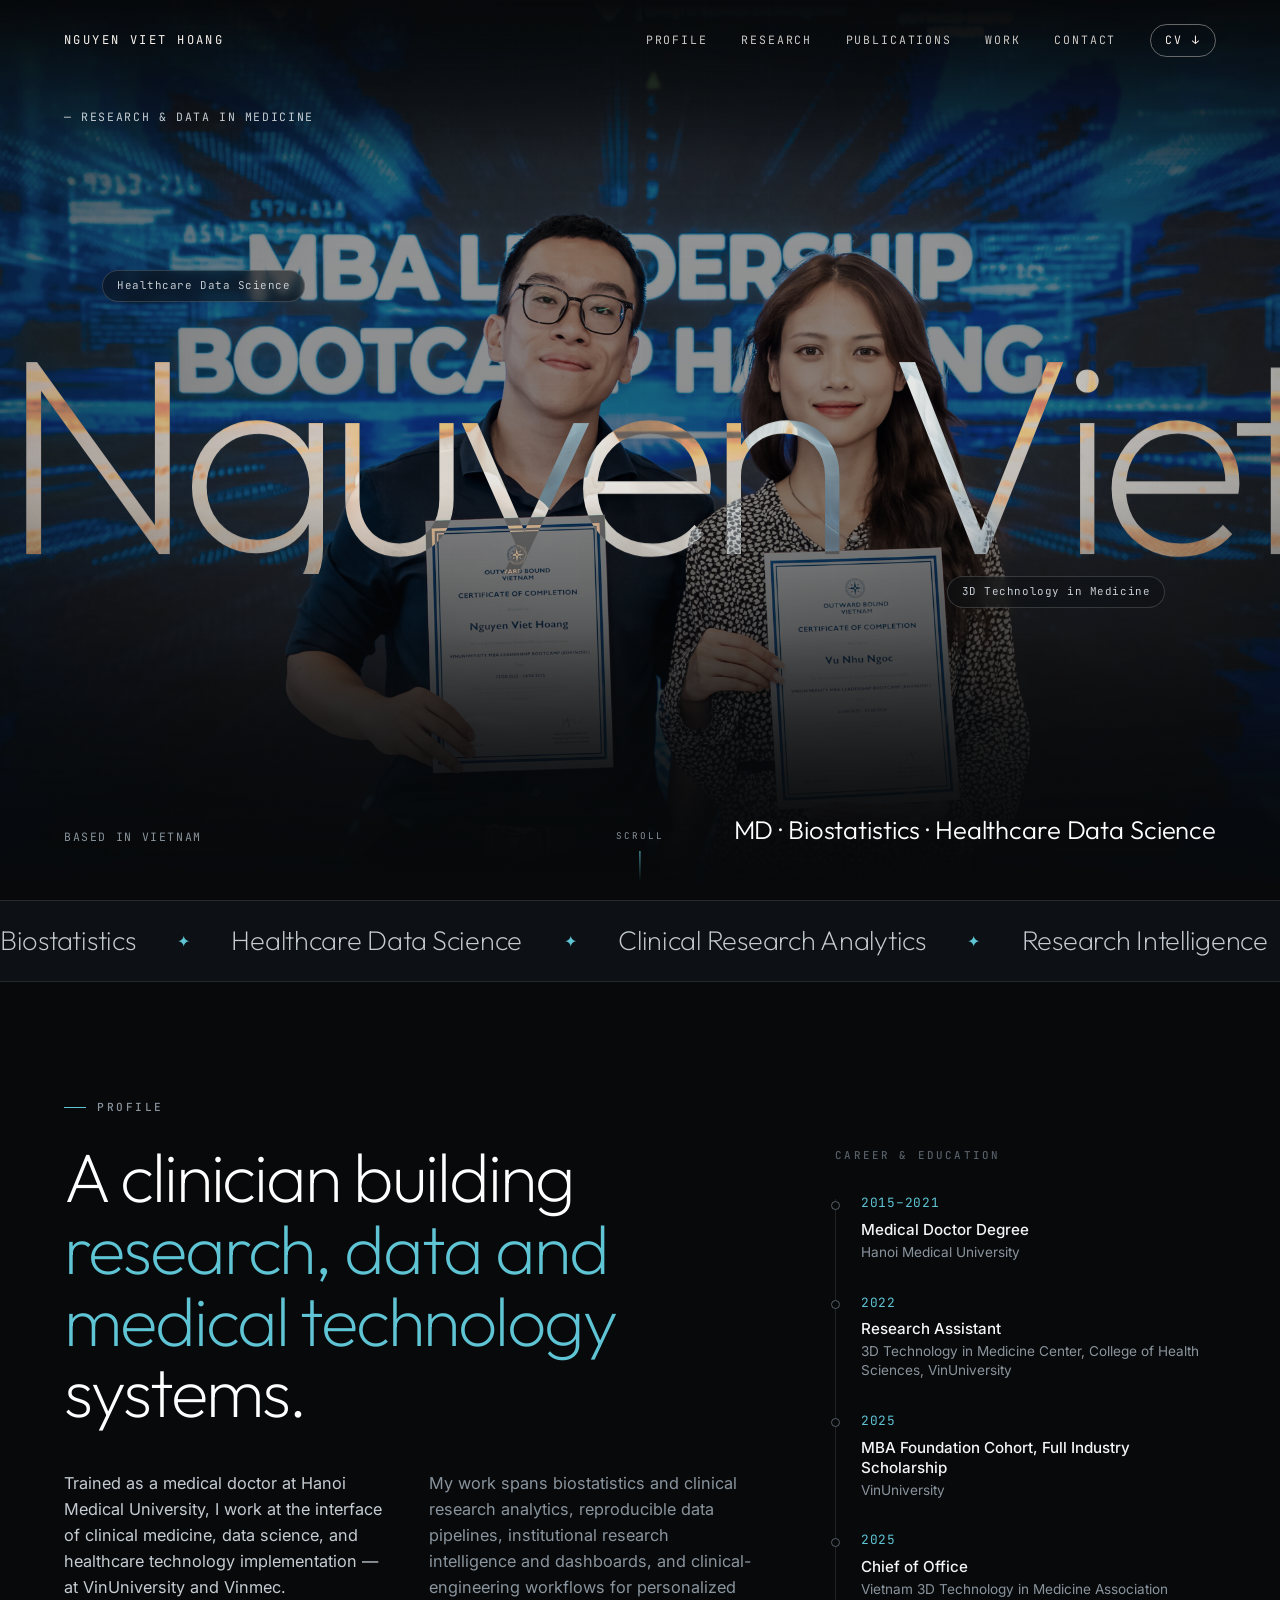
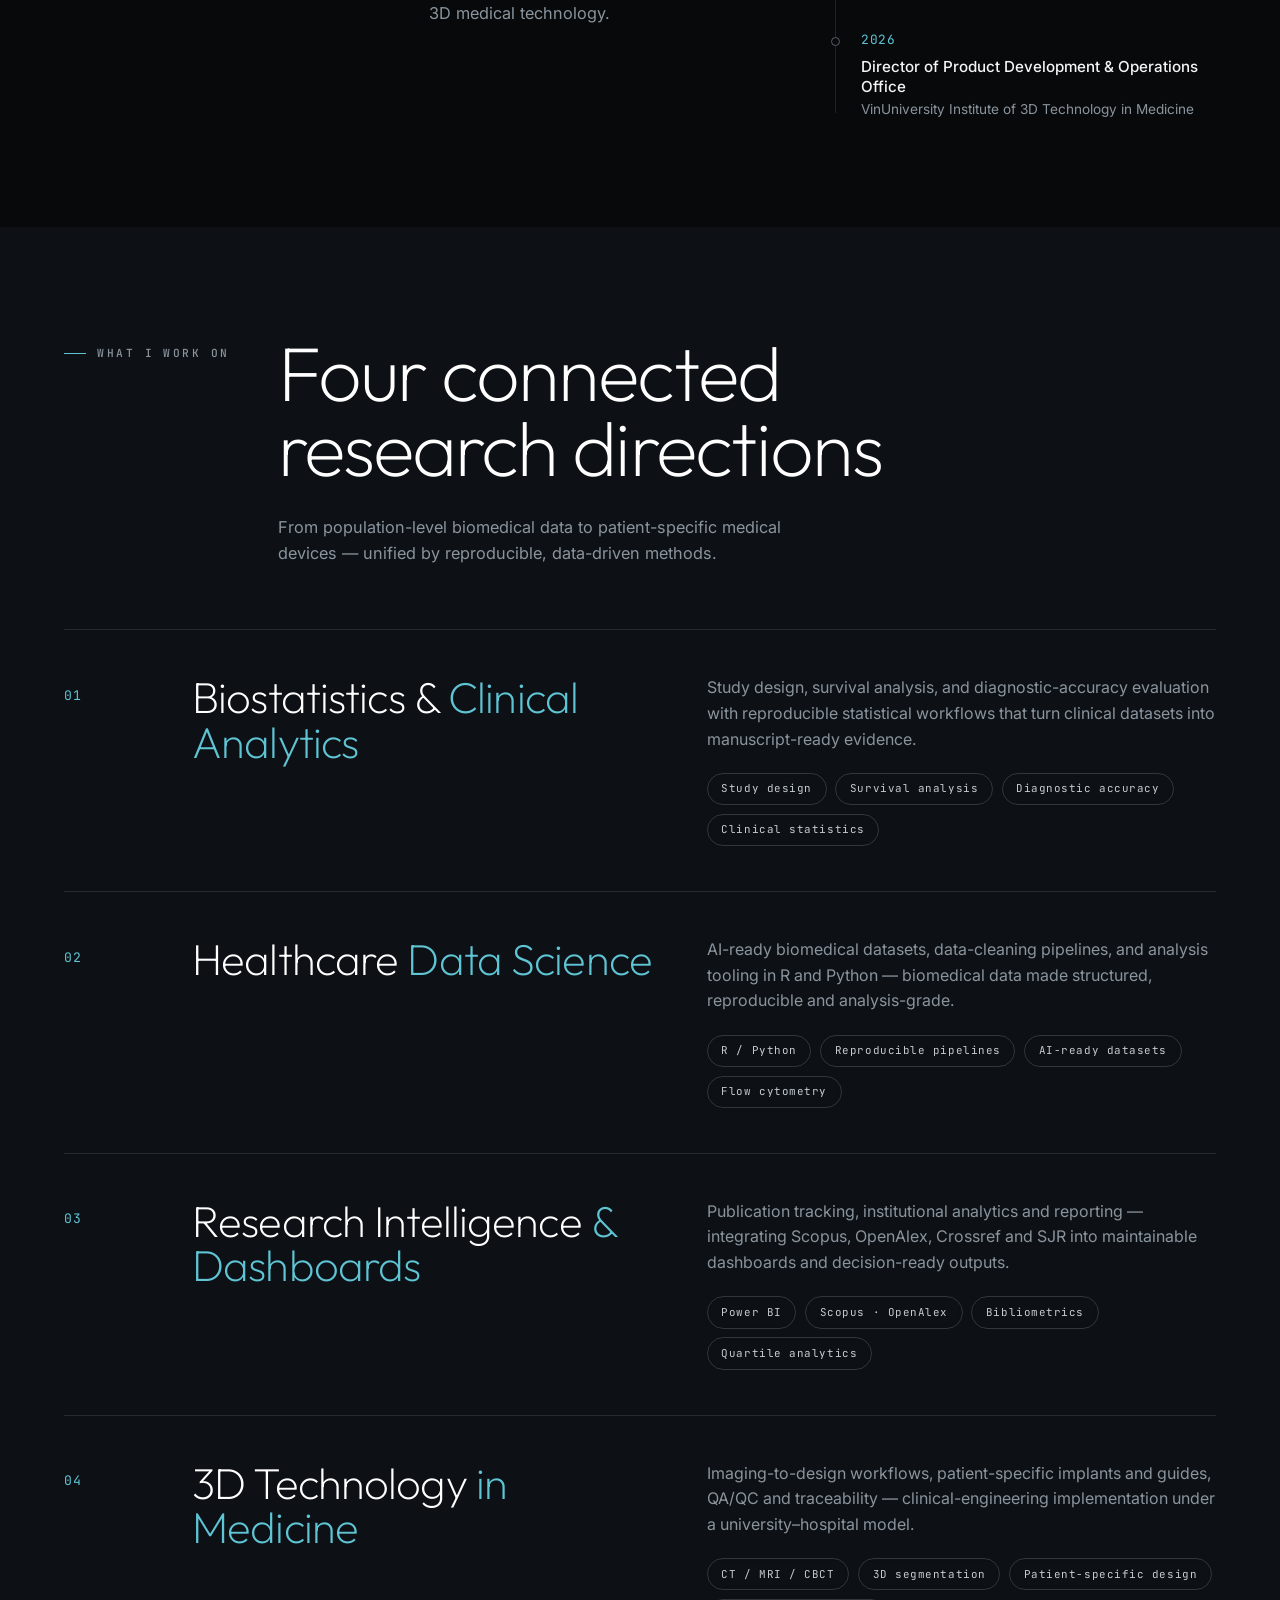
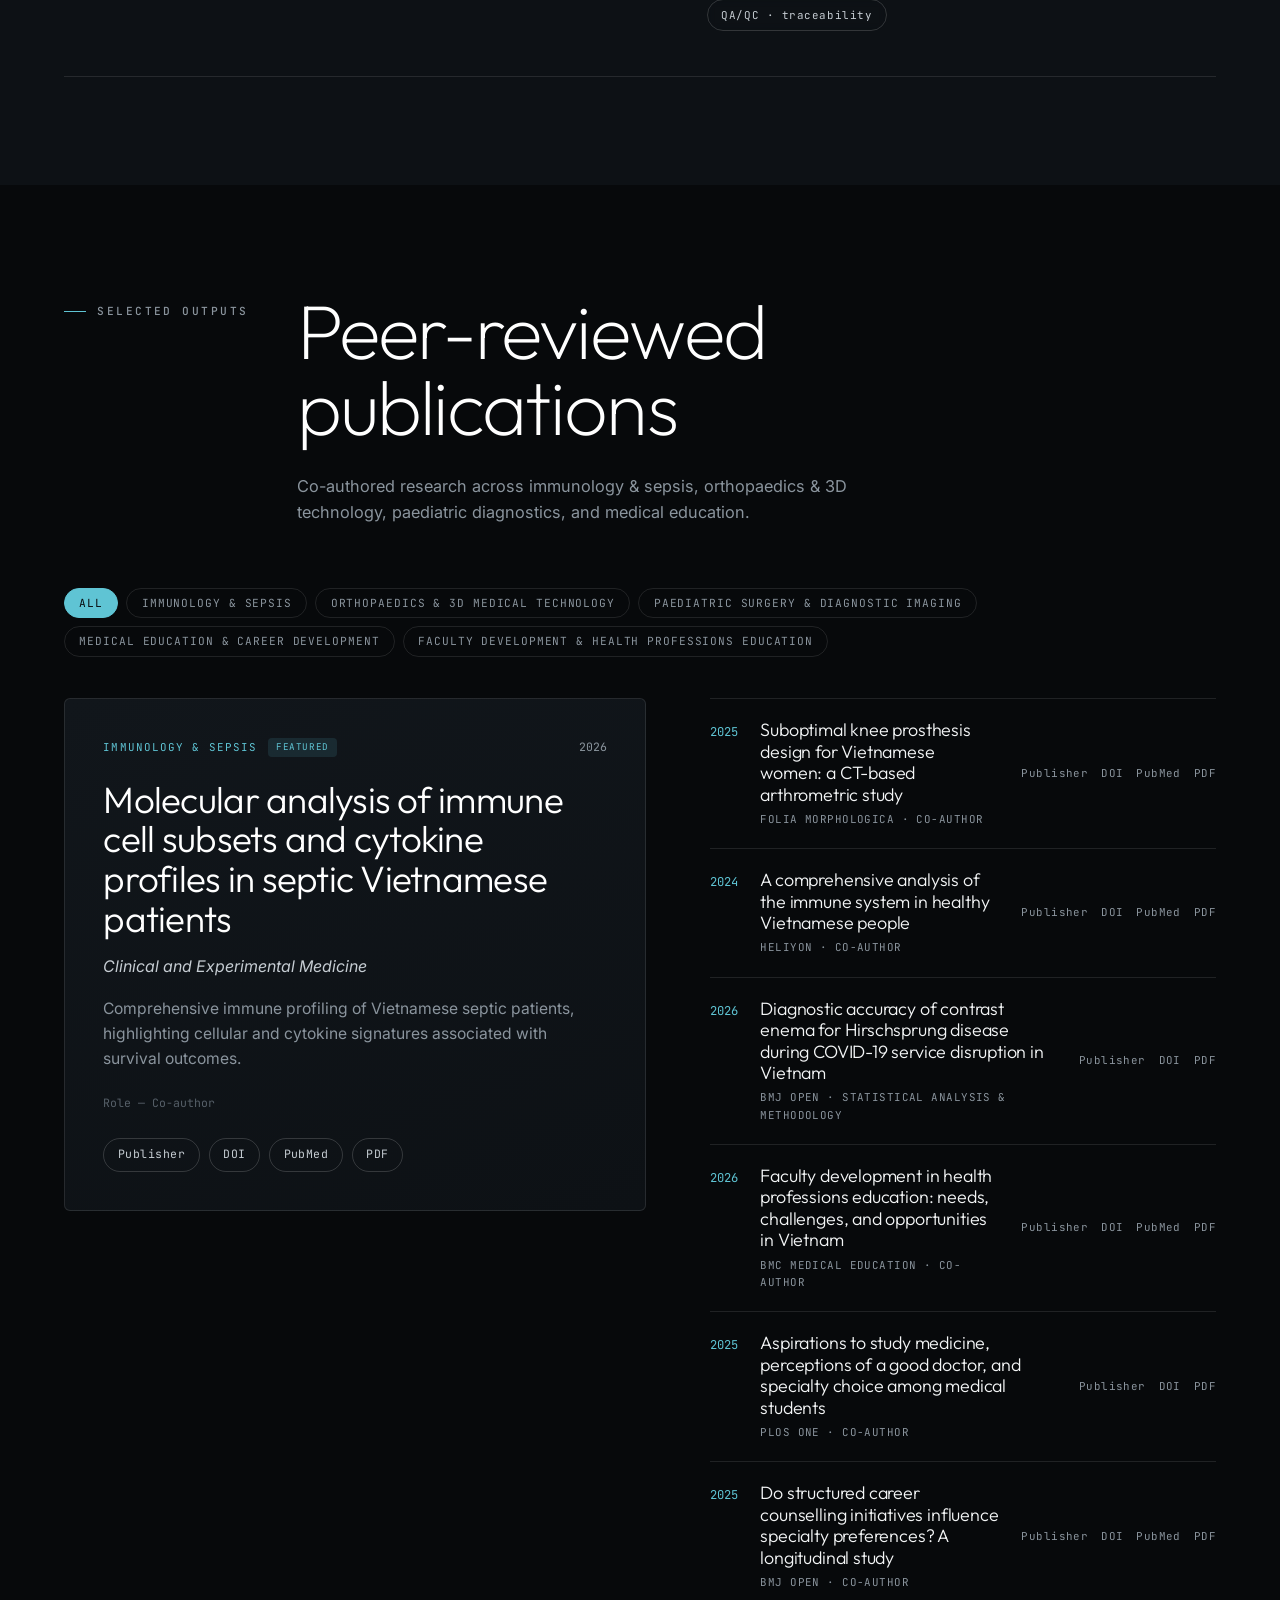
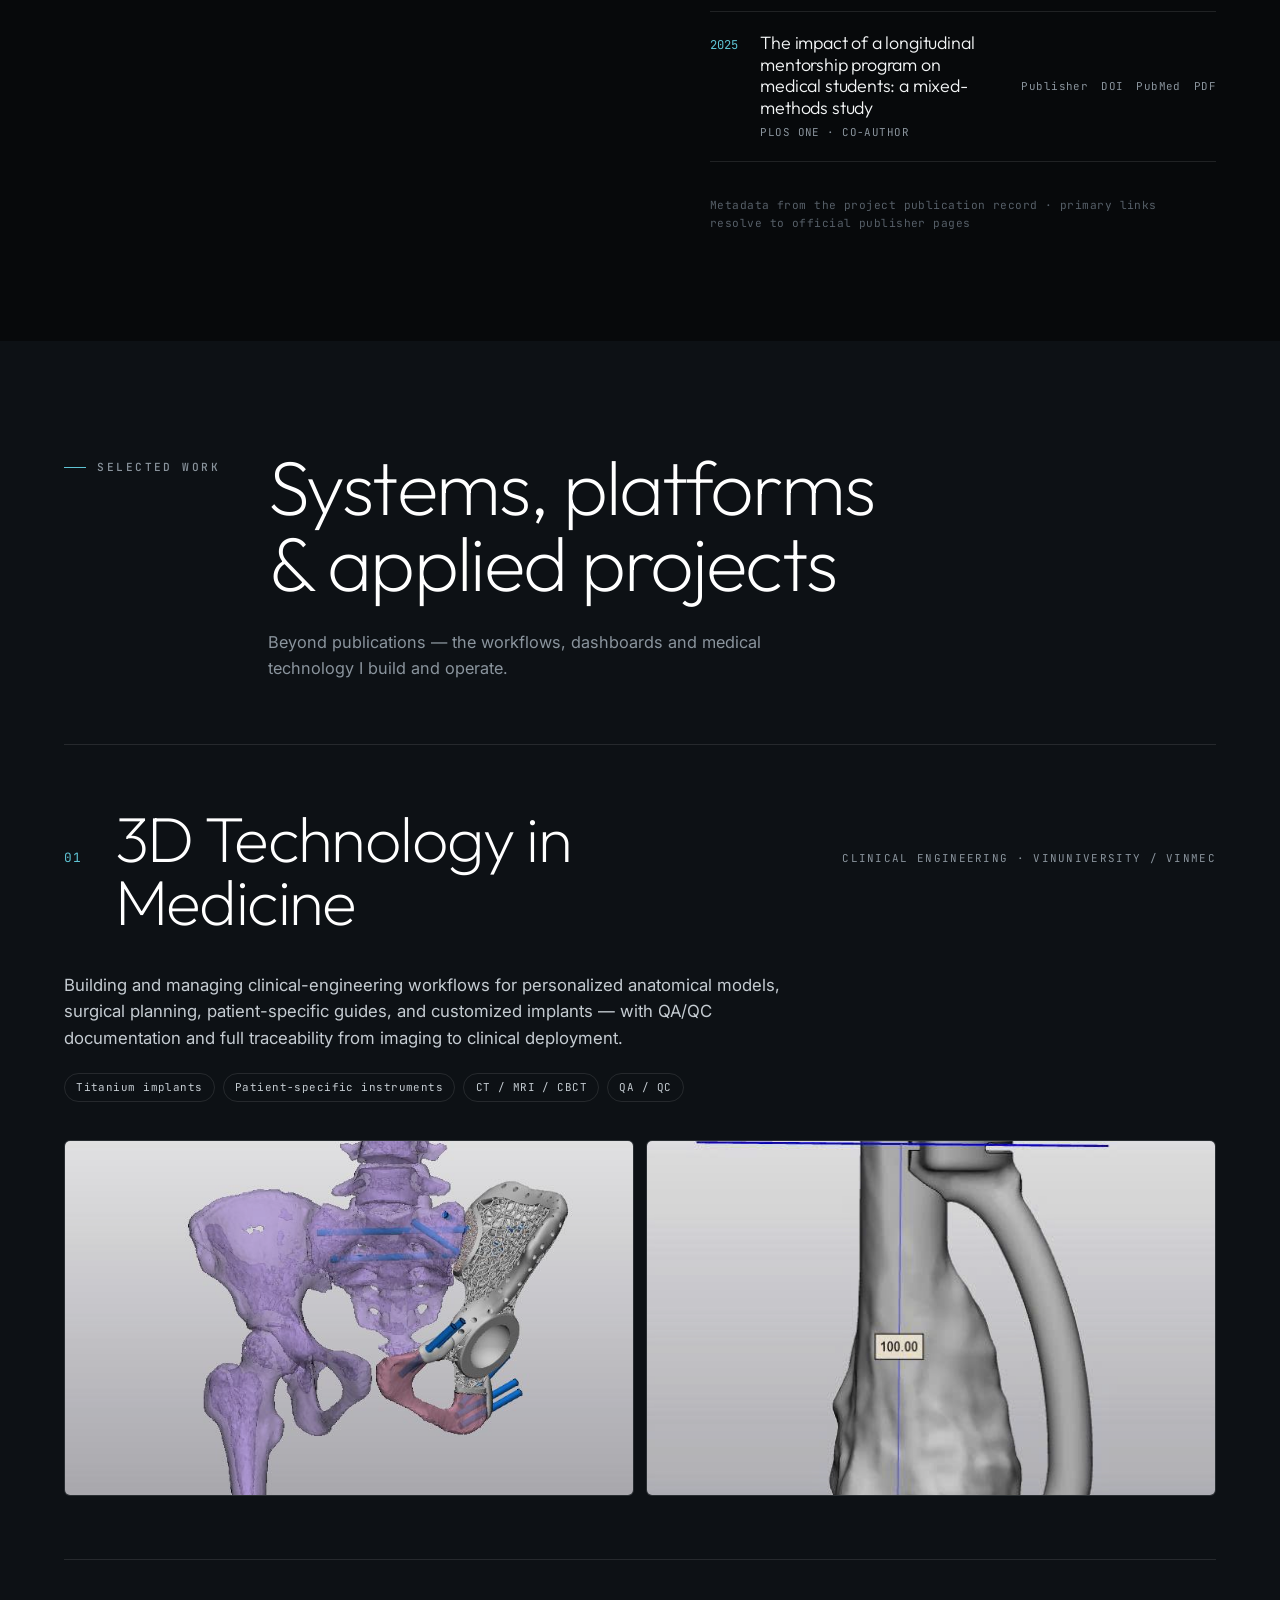
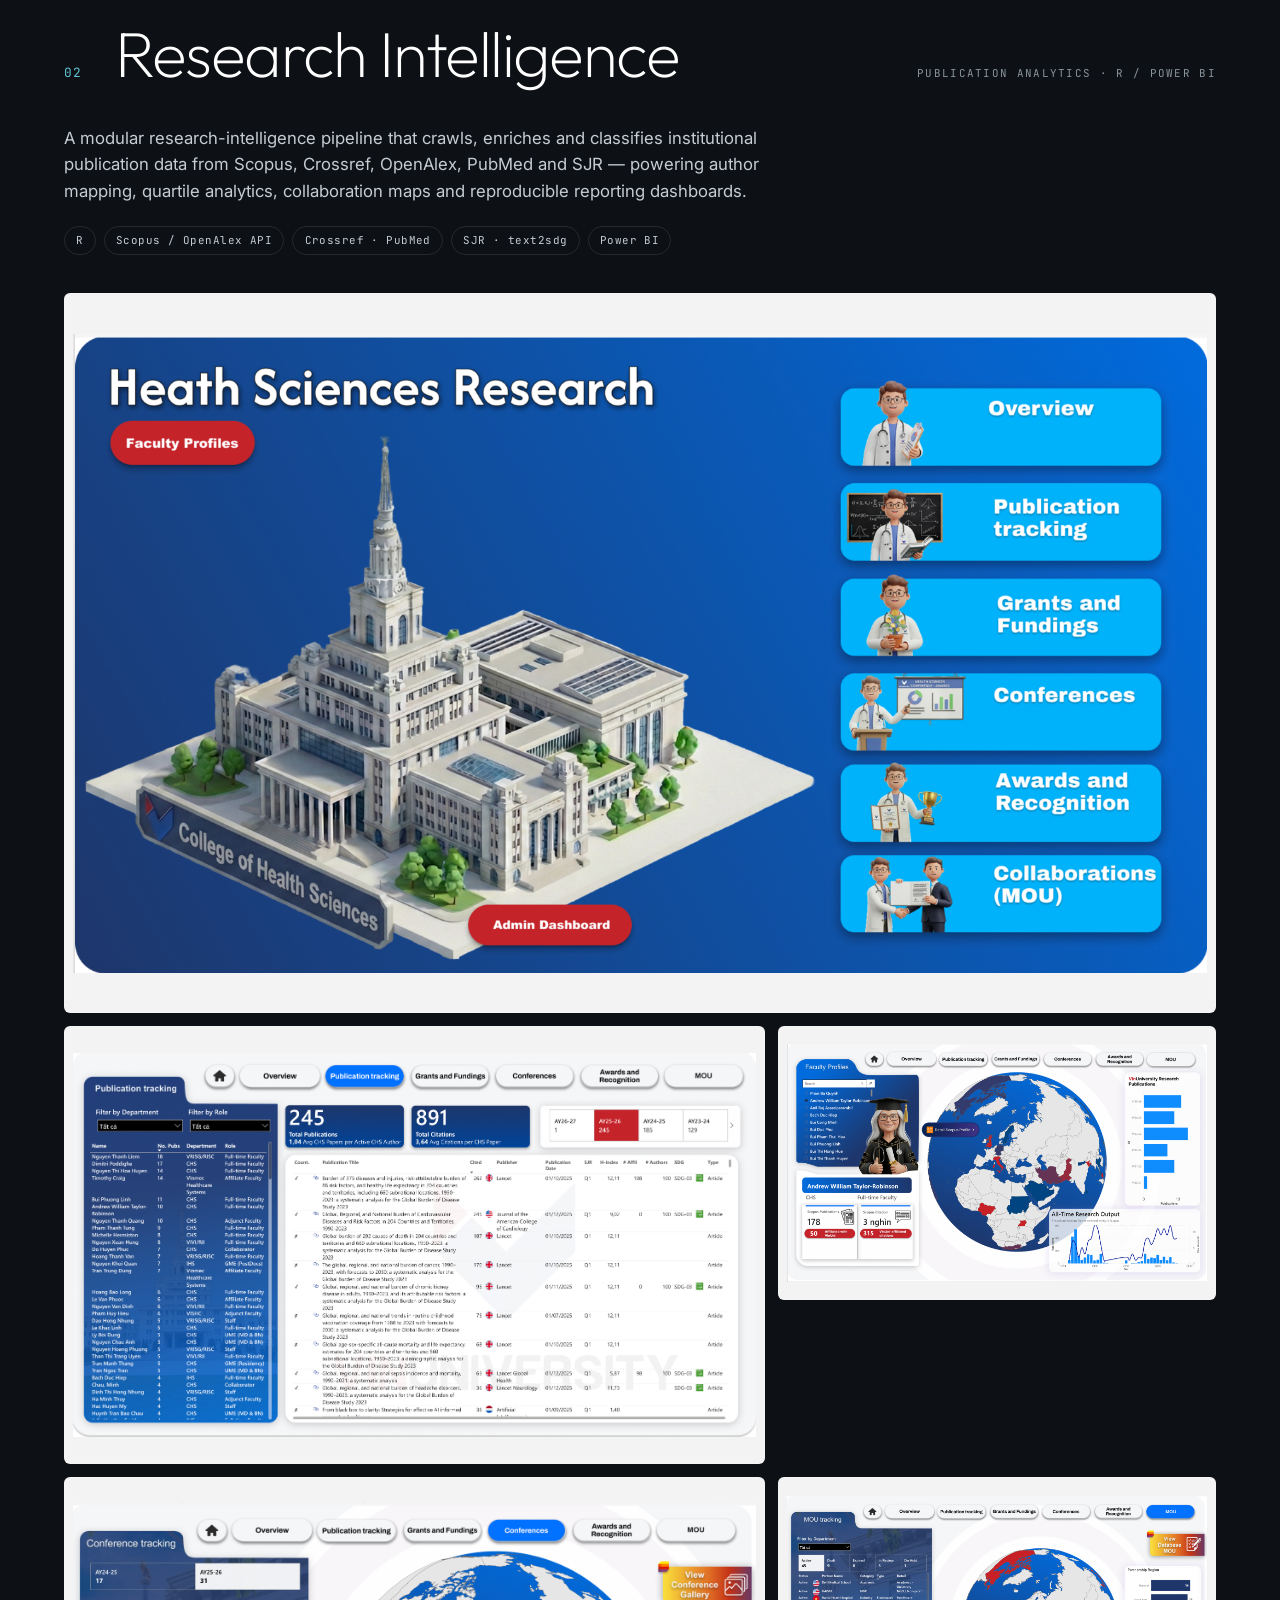
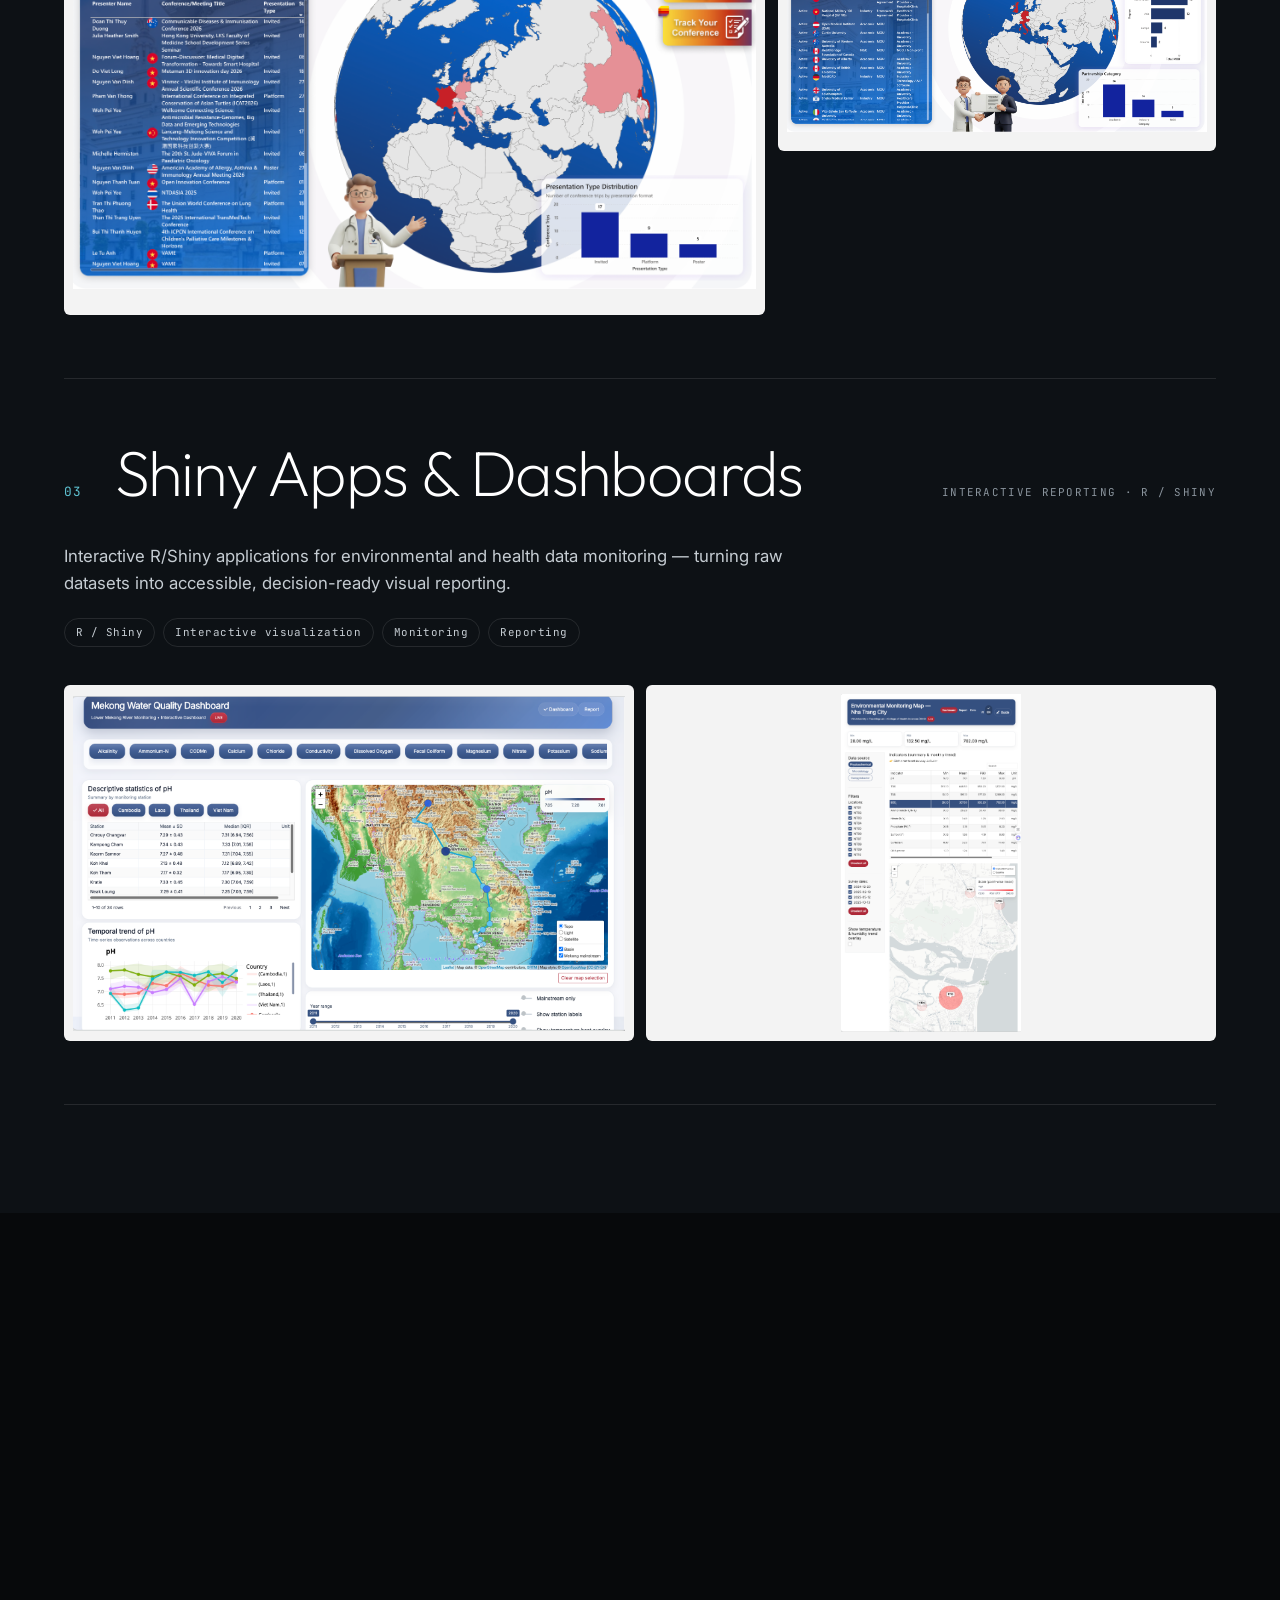
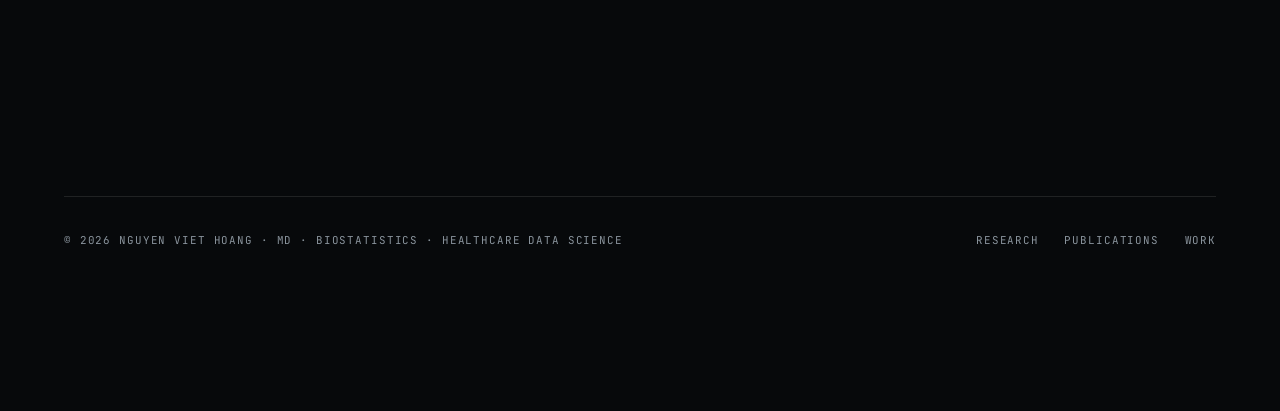
==== index.html @ 0919eedf "Initial personal website" ====
<!DOCTYPE html>
<html lang="en">
<head>
  <meta charset="UTF-8" />
  <meta name="viewport" content="width=device-width, initial-scale=1.0" />
  <title>Nguyen Viet Hoang — Biostatistics, Healthcare Data Science & 3D Medical Technology</title>
  <meta name="description" content="Nguyen Viet Hoang — MD · Biostatistics · Healthcare Data Science. Clinician and researcher working across biostatistics, healthcare data science, clinical research analytics, research intelligence, dashboards, and 3D technology in medicine." />
  <link rel="stylesheet" href="styles.css" />
</head>
<body>

  <!-- ================= NAV ================= -->
  <nav class="nav" id="nav">
    <a href="#top" class="nav__brand">Nguyen Viet Hoang</a>
    <div class="nav__menu" id="menu">
      <a href="#intro">Profile</a>
      <a href="#research">Research</a>
      <a href="#publications">Publications</a>
      <a href="#work">Work</a>
      <a href="#contact">Contact</a>
      <a href="public/assets/profile/Nguyen_Viet_Hoang_PhD_CV.docx" class="nav__cta" download>CV ↓</a>
    </div>
    <button class="nav__toggle" id="toggle" aria-label="Menu"><span></span><span></span><span></span></button>
  </nav>

  <!-- ================= HERO ================= -->
  <header class="hero" id="top">
    <h1 class="sr-only">Nguyen Viet Hoang — MD · Biostatistics · Healthcare Data Science</h1>
    <!-- layer 1: background + grid -->
    <div class="hero__grid"></div>
    <!-- layer 2: full-bleed portrait -->
    <div class="hero__portrait">
      <img src="public/assets/profile/HNE-06061.jpg" alt="Nguyen Viet Hoang" />
    </div>
    <!-- layer 3: giant full-name marquee -->
    <div class="hero__marquee" aria-hidden="true">
      <div class="hero__marquee-track">
        <span>Nguyen Viet Hoang&nbsp;·&nbsp;</span>
        <span>Nguyen Viet Hoang&nbsp;·&nbsp;</span>
        <span>Nguyen Viet Hoang&nbsp;·&nbsp;</span>
        <span>Nguyen Viet Hoang&nbsp;·&nbsp;</span>
      </div>
    </div>
    <!-- layer 4: vignette via ::after -->
    <!-- layer 5: metadata -->
    <div class="hero__meta tl">— Research &amp; Data in Medicine</div>

    <div class="hero__pills" aria-hidden="true">
      <span class="pill p1">Healthcare Data Science</span>
      <span class="pill p2">3D Technology in Medicine</span>
    </div>

    <div class="hero__bottom">
      <div class="hero__meta bl">Based in Vietnam</div>
      <div class="hero__meta br">
        <div class="role">MD · Biostatistics · Healthcare Data Science</div>
      </div>
    </div>

    <div class="hero__scroll" aria-hidden="true">Scroll<span></span></div>
  </header>

  <!-- ================= MARQUEE ================= -->
  <div class="marquee" aria-hidden="true">
    <div class="marquee__track" id="marquee">
      <span>Biostatistics</span><span>Healthcare Data Science</span><span>Clinical Research Analytics</span><span>Research Intelligence</span><span>Dashboard Systems</span><span>3D Technology in Medicine</span><span>Patient-specific Medical Technology</span>
    </div>
  </div>

  <main>
    <!-- ================= INTRO STATEMENT ================= -->
    <section class="section intro" id="intro">
      <div class="shell">
        <p class="label" data-reveal>Profile</p>
        <div class="intro__cols">
          <div class="intro__statement">
            <h2 data-reveal data-reveal-d="1">A clinician building <span class="accent">research, data and medical technology</span> systems.</h2>
            <div class="body">
              <p data-reveal data-reveal-d="2">Trained as a medical doctor at Hanoi Medical University, I work at the interface of clinical medicine, data science, and healthcare technology implementation — at VinUniversity and Vinmec.</p>
              <p data-reveal data-reveal-d="3">My work spans biostatistics and clinical research analytics, reproducible data pipelines, institutional research intelligence and dashboards, and clinical-engineering workflows for personalized 3D medical technology.</p>
            </div>
          </div>

          <aside class="timeline" data-reveal data-reveal-d="2" aria-label="Career and education timeline">
            <h3 class="timeline__label">Career &amp; Education</h3>
            <ol class="timeline__list">
              <li class="timeline__item">
                <span class="timeline__year">2015–2021</span>
                <p class="timeline__title">Medical Doctor Degree</p>
                <p class="timeline__org">Hanoi Medical University</p>
              </li>
              <li class="timeline__item">
                <span class="timeline__year">2022</span>
                <p class="timeline__title">Research Assistant</p>
                <p class="timeline__org">3D Technology in Medicine Center, College of Health Sciences, VinUniversity</p>
              </li>
              <li class="timeline__item">
                <span class="timeline__year">2025</span>
                <p class="timeline__title">MBA Foundation Cohort, Full Industry Scholarship</p>
                <p class="timeline__org">VinUniversity</p>
              </li>
              <li class="timeline__item">
                <span class="timeline__year">2025</span>
                <p class="timeline__title">Chief of Office</p>
                <p class="timeline__org">Vietnam 3D Technology in Medicine Association</p>
              </li>
              <li class="timeline__item">
                <span class="timeline__year">2026</span>
                <p class="timeline__title">Director of Product Development & Operations Office</p>
                <p class="timeline__org">VinUniversity Institute of 3D Technology in Medicine</p>
              </li>
            </ol>
          </aside>
        </div>
      </div>
    </section>

    <!-- ================= RESEARCH ROWS ================= -->
    <section class="section section--alt" id="research">
      <div class="shell">
        <div class="sec-head" data-reveal>
          <span class="sec-head__label label">What I work on</span>
          <h2>Four connected<br />research directions</h2>
          <p>From population-level biomedical data to patient-specific medical devices — unified by reproducible, data-driven methods.</p>
        </div>

        <div class="rows">
          <article class="row" data-reveal>
            <div class="row__num">01</div>
            <h3 class="row__title">Biostatistics &amp; <span class="row__title-accent">Clinical Analytics</span></h3>
            <div class="row__body">
              <p>Study design, survival analysis, and diagnostic-accuracy evaluation with reproducible statistical workflows that turn clinical datasets into manuscript-ready evidence.</p>
              <div class="row__pills">
                <span class="pill">Study design</span><span class="pill">Survival analysis</span><span class="pill">Diagnostic accuracy</span><span class="pill">Clinical statistics</span>
              </div>
            </div>
          </article>

          <article class="row" data-reveal>
            <div class="row__num">02</div>
            <h3 class="row__title">Healthcare <span class="row__title-accent">Data Science</span></h3>
            <div class="row__body">
              <p>AI-ready biomedical datasets, data-cleaning pipelines, and analysis tooling in R and Python — biomedical data made structured, reproducible and analysis-grade.</p>
              <div class="row__pills">
                <span class="pill">R / Python</span><span class="pill">Reproducible pipelines</span><span class="pill">AI-ready datasets</span><span class="pill">Flow cytometry</span>
              </div>
            </div>
          </article>

          <article class="row" data-reveal>
            <div class="row__num">03</div>
            <h3 class="row__title">Research Intelligence <span class="row__title-accent">&amp; Dashboards</span></h3>
            <div class="row__body">
              <p>Publication tracking, institutional analytics and reporting — integrating Scopus, OpenAlex, Crossref and SJR into maintainable dashboards and decision-ready outputs.</p>
              <div class="row__pills">
                <span class="pill">Power BI</span><span class="pill">Scopus · OpenAlex</span><span class="pill">Bibliometrics</span><span class="pill">Quartile analytics</span>
              </div>
            </div>
          </article>

          <article class="row" data-reveal>
            <div class="row__num">04</div>
            <h3 class="row__title">3D Technology <span class="row__title-accent">in Medicine</span></h3>
            <div class="row__body">
              <p>Imaging-to-design workflows, patient-specific implants and guides, QA/QC and traceability — clinical-engineering implementation under a university–hospital model.</p>
              <div class="row__pills">
                <span class="pill">CT / MRI / CBCT</span><span class="pill">3D segmentation</span><span class="pill">Patient-specific design</span><span class="pill">QA/QC · traceability</span>
              </div>
            </div>
          </article>
        </div>
      </div>
    </section>

    <!-- ================= PUBLICATIONS ================= -->
    <section class="section" id="publications">
      <div class="shell">
        <div class="sec-head" data-reveal>
          <span class="sec-head__label label">Selected outputs</span>
          <h2>Peer-reviewed<br />publications</h2>
          <p>Co-authored research across immunology &amp; sepsis, orthopaedics &amp; 3D technology, paediatric diagnostics, and medical education.</p>
        </div>

        <div class="pubs__filters" id="pubFilters" data-reveal></div>

        <div class="pubs__layout">
          <div id="pubFeature" data-reveal></div>
          <div>
            <div class="pub-list" id="pubList" data-reveal data-reveal-d="1"></div>
            <p class="pubs__note">Metadata from the project publication record · primary links resolve to official publisher pages</p>
          </div>
        </div>
      </div>
    </section>

    <!-- ================= WORK / PROJECTS ================= -->
    <section class="section section--alt" id="work">
      <div class="shell">
        <div class="sec-head" data-reveal>
          <span class="sec-head__label label">Selected work</span>
          <h2>Systems, platforms<br />&amp; applied projects</h2>
          <p>Beyond publications — the workflows, dashboards and medical technology I build and operate.</p>
        </div>

        <div class="projects">
          <!-- Project 01 -->
          <article class="project" data-reveal>
            <div class="project__top">
              <span class="project__idx">01</span>
              <h3 class="project__title">3D Technology in Medicine</h3>
              <span class="project__tag">Clinical Engineering · VinUniversity / Vinmec</span>
            </div>
            <p class="project__lead">Building and managing clinical-engineering workflows for personalized anatomical models, surgical planning, patient-specific guides, and customized implants — with QA/QC documentation and full traceability from imaging to clinical deployment.
              <span class="meta-inline"><span>Titanium implants</span><span>Patient-specific instruments</span><span>CT / MRI / CBCT</span><span>QA / QC</span></span>
            </p>
            <div class="frames layout-2">
              <figure class="frame frame__h"><img src="public/assets/work/3d-lab/titanium-implant.jpg" alt="Titanium implant" /><figcaption><span>Patient-specific titanium implant</span><span>3D Lab</span></figcaption></figure>
              <figure class="frame frame__h"><img src="public/assets/work/3d-lab/PSI-polymer.jpg" alt="Patient-specific polymer instrument" /><figcaption><span>Polymer surgical guide</span><span>3D Lab</span></figcaption></figure>
            </div>
          </article>

          <!-- Project 02 -->
          <article class="project" data-reveal>
            <div class="project__top">
              <span class="project__idx">02</span>
              <h3 class="project__title">Research Intelligence</h3>
              <span class="project__tag">Publication Analytics · R / Power BI</span>
            </div>
            <p class="project__lead">A modular research-intelligence pipeline that crawls, enriches and classifies institutional publication data from Scopus, Crossref, OpenAlex, PubMed and SJR — powering author mapping, quartile analytics, collaboration maps and reproducible reporting dashboards.
              <span class="meta-inline"><span>R</span><span>Scopus / OpenAlex API</span><span>Crossref · PubMed</span><span>SJR · text2sdg</span><span>Power BI</span></span>
            </p>
            <div class="frames layout-feature">
              <figure class="frame frame--screenshot frame__h span2"><img src="public/assets/work/research-intelligence/chs-dashboard-overview.png" alt="Research intelligence dashboard overview" /><figcaption><span>Institutional dashboard overview</span><span>Power BI</span></figcaption></figure>
              <figure class="frame frame--screenshot frame__h"><img src="public/assets/work/research-intelligence/publication-tracking.png" alt="Publication tracking" /><figcaption><span>Publication tracking</span><span>Bibliometrics</span></figcaption></figure>
              <figure class="frame frame--screenshot frame__h"><img src="public/assets/work/research-intelligence/profile-faculties-overview.png" alt="Faculty profiles" /><figcaption><span>Faculty research profiles</span><span>Analytics</span></figcaption></figure>
              <figure class="frame frame--screenshot frame__h"><img src="public/assets/work/research-intelligence/conference-overview.png" alt="Conference overview" /><figcaption><span>Conference outputs</span><span>Reporting</span></figcaption></figure>
              <figure class="frame frame--screenshot frame__h"><img src="public/assets/work/research-intelligence/MOU-tracking.png" alt="Partnership tracking" /><figcaption><span>Partnership / MOU tracking</span><span>Strategy</span></figcaption></figure>
            </div>
          </article>

          <!-- Project 03 -->
          <article class="project" data-reveal>
            <div class="project__top">
              <span class="project__idx">03</span>
              <h3 class="project__title">Shiny Apps &amp; Dashboards</h3>
              <span class="project__tag">Interactive Reporting · R / Shiny</span>
            </div>
            <p class="project__lead">Interactive R/Shiny applications for environmental and health data monitoring — turning raw datasets into accessible, decision-ready visual reporting.
              <span class="meta-inline"><span>R / Shiny</span><span>Interactive visualization</span><span>Monitoring</span><span>Reporting</span></span>
            </p>
            <div class="frames layout-2">
              <figure class="frame frame--screenshot frame__h"><img src="public/assets/work/shiny-apps/mekong-dashboard.png" alt="Mekong dashboard" /><figcaption><span>Mekong monitoring dashboard</span><span>R / Shiny</span></figcaption></figure>
              <figure class="frame frame--screenshot frame__h"><img src="public/assets/work/shiny-apps/nhatrang-dashboard.png" alt="Nha Trang dashboard" /><figcaption><span>Nha Trang monitoring dashboard</span><span>R / Shiny</span></figcaption></figure>
            </div>
          </article>
        </div>
      </div>
    </section>

    <!-- ================= CONTACT ================= -->
    <section class="section contact" id="contact">
      <div class="shell">
        <p class="label" data-reveal>Get in touch</p>
        <h2 data-reveal data-reveal-d="1">Let's build something<br />precise. <a href="mailto:nguyenviethoang1219@gmail.com" class="accent">Say hello →</a></h2>
        <div class="contact__grid" data-reveal data-reveal-d="2">
          <div class="contact__col">
            <h5>Email</h5>
            <a href="mailto:nguyenviethoang1219@gmail.com">nguyenviethoang1219@gmail.com</a>
            <h5 style="margin-top:1.4rem;">For</h5>
            <p>PhD supervision · research collaboration · healthcare technology · teaching &amp; resources</p>
          </div>
          <div class="contact__actions">
            <a href="mailto:nguyenviethoang1219@gmail.com" class="btn btn--solid">Email me</a>
            <a href="public/assets/profile/Nguyen_Viet_Hoang_PhD_CV.docx" class="btn btn--ghost" download>Download CV</a>
          </div>
        </div>
        <div class="footer">
          <p>© <span id="year"></span> Nguyen Viet Hoang · MD · Biostatistics · Healthcare Data Science</p>
          <div class="footer__links">
            <a href="#research">Research</a>
            <a href="#publications">Publications</a>
            <a href="#work">Work</a>
          </div>
        </div>
      </div>
    </section>
  </main>

  <script src="app.js"></script>
</body>
</html>
---- styles.css ----
/* ============================================================
   Nguyen Viet Hoang — Phase 2
   Dark editorial system in the Laugon design family.
   Visual system adapted, not copied. Content & assets are real.
   ============================================================ */

@import url('https://fonts.googleapis.com/css2?family=Outfit:wght@100;200;300;400;500&family=Inter:wght@400;500&family=JetBrains+Mono:wght@400;500&display=swap');

:root {
  /* ---- dark canvas, single clinical accent ---- */
  --bg:        #07090b;
  --bg-2:      #0d1115;
  --bg-3:      #11161b;
  --ink:       #f3f5f6;
  --ink-2:     #c5ccd2;
  --muted:     #8a949d;
  --faint:     #565f68;
  --line:      rgba(255,255,255,0.10);
  --line-2:    rgba(255,255,255,0.16);
  --accent:    #5fc4d4;   /* clinical teal-cyan */
  --accent-2:  #2f93a3;
  --accent-dim:rgba(95,196,212,0.12);

  --display: "Outfit", -apple-system, BlinkMacSystemFont, sans-serif;
  --sans:    "Inter", -apple-system, BlinkMacSystemFont, sans-serif;
  --mono:    "JetBrains Mono", ui-monospace, "SF Mono", Menlo, monospace;

  --maxw: 1320px;
  --pad: clamp(1.2rem, 5vw, 4.5rem);
  --t:  .6s cubic-bezier(.19,1,.22,1);
  --t2: .35s cubic-bezier(.4,0,.2,1);
}

* { margin: 0; padding: 0; box-sizing: border-box; }
html { scroll-behavior: smooth; scroll-padding-top: 80px; -webkit-text-size-adjust: 100%; }
body {
  font-family: var(--sans);
  background: var(--bg);
  color: var(--ink);
  line-height: 1.6;
  overflow-x: hidden;
  -webkit-font-smoothing: antialiased;
  text-rendering: optimizeLegibility;
}
img { max-width: 100%; display: block; }
a { color: inherit; text-decoration: none; }
::selection { background: var(--accent); color: var(--bg); }

.shell { max-width: var(--maxw); margin: 0 auto; padding: 0 var(--pad); }
.sr-only { position: absolute; width: 1px; height: 1px; padding: 0; margin: -1px; overflow: hidden; clip: rect(0,0,0,0); white-space: nowrap; border: 0; }

/* ---- shared display type ---- */
.display { font-family: var(--display); font-weight: 200; letter-spacing: -.02em; line-height: .98; }
.accent { color: var(--accent); }
.label {
  font-family: var(--mono); font-size: .7rem; font-weight: 500;
  letter-spacing: .22em; text-transform: uppercase; color: var(--muted);
  display: inline-flex; align-items: center; gap: .7rem;
}
.label::before { content: ""; width: 22px; height: 1px; background: var(--accent); }
.label.plain::before { display: none; }

/* ====================== REVEAL MOTION ====================== */
[data-reveal] { opacity: 0; transform: translateY(26px); transition: opacity 1s var(--t), transform 1s var(--t); }
[data-reveal].in { opacity: 1; transform: none; }
[data-reveal-d="1"]{ transition-delay: .08s; }
[data-reveal-d="2"]{ transition-delay: .16s; }
[data-reveal-d="3"]{ transition-delay: .24s; }
[data-reveal-d="4"]{ transition-delay: .32s; }
@media (prefers-reduced-motion: reduce){
  [data-reveal]{ opacity:1 !important; transform:none !important; transition:none !important; }
  .marquee__track, .hero__marquee-track{ animation: none !important; }
  .pill{ animation: none !important; }
  .hero__scroll span{ animation: none !important; }
  html{ scroll-behavior: auto; }
}

/* ====================== NAV ====================== */
.nav {
  position: fixed; inset: 0 0 auto 0; z-index: 90;
  display: flex; align-items: center; justify-content: space-between;
  padding: 1.5rem var(--pad);
  transition: padding var(--t2), background var(--t2), backdrop-filter var(--t2);
  mix-blend-mode: difference;  /* nav stays legible over light/dark — Laugon trait */
}
.nav.solid { mix-blend-mode: normal; background: rgba(7,9,11,.72); backdrop-filter: blur(14px); padding: .9rem var(--pad); border-bottom: 1px solid var(--line); }
.nav__brand { font-family: var(--mono); font-size: .76rem; letter-spacing: .2em; text-transform: uppercase; color: #fff; }
.nav__menu { display: flex; gap: 2.1rem; align-items: center; }
.nav__menu a { font-family: var(--mono); font-size: .72rem; letter-spacing: .16em; text-transform: uppercase; color: #fff; opacity: .82; transition: opacity var(--t2); }
.nav__menu a:hover { opacity: 1; }
.nav__cta { padding: .4rem .9rem; border: 1px solid rgba(255,255,255,.4); border-radius: 100px; opacity: 1 !important; }
.nav__toggle { display: none; flex-direction: column; gap: 5px; background: none; border: 0; cursor: pointer; }
.nav__toggle span { width: 24px; height: 1.5px; background: #fff; display: block; transition: var(--t2); }

/* ====================== HERO ====================== */
/* Layer order (z): 0 grid · 1 portrait full-bleed · 2 giant name marquee · 3 vignette · 5 metadata */
.hero { position: relative; height: 100svh; min-height: 620px; overflow: hidden; background: var(--bg); }

/* layer 0 — faint data grid */
.hero__grid {
  position:absolute; inset:0; z-index:0;
  background-image: linear-gradient(var(--line) 1px, transparent 1px), linear-gradient(90deg, var(--line) 1px, transparent 1px);
  background-size: 64px 64px; opacity:.3;
  -webkit-mask-image: radial-gradient(80% 80% at 50% 40%, #000, transparent 72%);
          mask-image: radial-gradient(80% 80% at 50% 40%, #000, transparent 72%);
}

/* layer 1 — portrait full-bleed background visual */
.hero__portrait {
  position: absolute; inset: 0; z-index: 1; pointer-events: none;
  opacity: .72;
}
.hero__portrait img {
  width: 100%; height: 100%; object-fit: cover; object-position: 44% 22%;
  filter: saturate(.75) contrast(1.02) brightness(.82);
  -webkit-mask-image: linear-gradient(to bottom, transparent 0%, #000 18%, #000 70%, transparent 100%);
          mask-image: linear-gradient(to bottom, transparent 0%, #000 18%, #000 70%, transparent 100%);
}

/* layer 2 — giant full-name marquee, cropped by viewport */
.hero__marquee {
  position: absolute; top: 50%; left: 0; width: 100%; transform: translateY(-50%);
  z-index: 2; overflow: hidden; pointer-events: none;
}
.hero__marquee-track {
  display: inline-flex; white-space: nowrap; will-change: transform;
  animation: marqueeScroll 90s linear infinite;
}
.hero__marquee-track span {
  font-family: var(--display); font-weight: 200; color: #fff;
  font-size: clamp(120px, 22vw, 360px); line-height: .88; letter-spacing: -.06em;
  text-transform: none;
}
.hero__marquee { mix-blend-mode: difference; }   /* white on dark, inverts over the bright face — Laugon trait */
@keyframes marqueeScroll { from { transform: translateX(0) } to { transform: translateX(-50%) } }

/* layer 3 — vignette overlay for depth + bottom legibility */
.hero::after {
  content: ""; position: absolute; inset: 0; z-index: 3; pointer-events: none;
  background:
    linear-gradient(to bottom, rgba(7,9,11,.55) 0%, rgba(7,9,11,.05) 26%, rgba(7,9,11,.1) 55%, rgba(7,9,11,.95) 100%),
    radial-gradient(70% 60% at 50% 42%, transparent 40%, rgba(7,9,11,.4) 100%);
}

/* layer 5 — metadata */
.hero__meta { z-index: 5; font-family: var(--mono); font-size: .72rem; letter-spacing: .14em; text-transform: uppercase; color: var(--ink-2); }
.hero__meta.tl { position: absolute; top: clamp(5.5rem,12vh,8rem); left: var(--pad); }
.hero__bottom {
  position: absolute; z-index: 5; left: var(--pad); right: var(--pad);
  bottom: clamp(2rem,6vh,3.4rem);
  display: flex; align-items: flex-end; justify-content: space-between; gap: 1.5rem;
}
.hero__meta.bl { color: var(--muted); }
.hero__meta.br { text-align: right; }
.hero__meta.br .role { font-family: var(--display); font-weight: 300; font-size: clamp(1rem,2vw,1.6rem); letter-spacing: -.005em; text-transform: none; color: #fff; line-height: 1.2; }

/* floating pills — minimal (two only) */
.hero__pills { position:absolute; inset:0; z-index:5; pointer-events:none; }
.hero__pills .pill { position:absolute; }
.hero__pills .p1 { top: 30%; left: 8%; }
.hero__pills .p2 { top: 64%; right: 9%; }

.pill {
  display: inline-block; font-family: var(--mono); font-size: .68rem; letter-spacing: .05em;
  color: var(--ink-2); border: 1px solid var(--line-2); border-radius: 100px;
  padding: .4rem .85rem; background: rgba(13,17,21,.55); backdrop-filter: blur(4px);
  white-space: nowrap; animation: float 7s ease-in-out infinite;
}
.hero__pills .p2{ animation-delay:-3s }
@keyframes float { 0%,100%{ transform: translateY(0) } 50%{ transform: translateY(-9px) } }

.hero__scroll { position:absolute; left:50%; bottom:1.2rem; transform:translateX(-50%); z-index:5; font-family:var(--mono); font-size:.58rem; letter-spacing:.2em; text-transform:uppercase; color:var(--muted); display:flex; flex-direction:column; align-items:center; gap:.45rem; }
.hero__scroll span { width:1px; height:30px; background:linear-gradient(var(--accent),transparent); animation: drop 2s ease-in-out infinite; }
@keyframes drop { 0%{ transform:scaleY(0); transform-origin:top } 45%{ transform:scaleY(1); transform-origin:top } 55%{ transform:scaleY(1); transform-origin:bottom } 100%{ transform:scaleY(0); transform-origin:bottom } }

/* ====================== MARQUEE ====================== */
.marquee { border-top: 1px solid var(--line); border-bottom: 1px solid var(--line); padding: 1.15rem 0; overflow: hidden; background: var(--bg-2); }
.marquee__track { display: inline-flex; gap: 2.6rem; white-space: nowrap; will-change: transform; animation: slide 38s linear infinite; }
.marquee:hover .marquee__track { animation-play-state: paused; }
.marquee__track span { font-family: var(--display); font-weight: 200; font-size: clamp(1.1rem,2.2vw,1.7rem); color: var(--ink-2); letter-spacing: -.01em; display: inline-flex; align-items: center; gap: 2.6rem; }
.marquee__track span::after { content: "✦"; color: var(--accent); font-size: .6em; }
@keyframes slide { from { transform: translateX(0) } to { transform: translateX(-50%) } }

/* ====================== SECTION SHELL ====================== */
.section { padding: clamp(5rem, 12vh, 9rem) 0; position: relative; }
.section--alt { background: var(--bg-2); }
.sec-head { display: grid; grid-template-columns: auto 1fr; gap: 1.4rem 3rem; align-items: end; margin-bottom: clamp(3rem,7vh,5.5rem); }
.sec-head__label { align-self: start; padding-top: .6rem; }
.sec-head h2 { font-family: var(--display); font-weight: 200; font-size: clamp(2.4rem, 6vw, 5rem); line-height: .98; letter-spacing: -.025em; color: #fff; }
.sec-head p { grid-column: 2; max-width: 560px; color: var(--muted); font-size: 1.02rem; margin-top: .4rem; }

/* ====================== INTRO STATEMENT + TIMELINE ====================== */
.intro__cols { display: grid; grid-template-columns: 1.55fr .85fr; gap: clamp(2.5rem, 6vw, 6rem); align-items: start; margin-top: 1.5rem; }
.intro h2 { font-family: var(--display); font-weight: 200; font-size: clamp(2.2rem, 5.4vw, 4.6rem); line-height: 1.04; letter-spacing: -.03em; color: #fff; max-width: 16ch; }
.intro .body { display: grid; grid-template-columns: 1fr 1fr; gap: 2.2rem; margin-top: 2.6rem; }
.intro .body p { color: var(--ink-2); font-size: 1.02rem; }
.intro .body p + p { color: var(--muted); }

/* vertical timeline — thin line, mono years, no boxes */
.timeline { padding-top: .4rem; }
.timeline__label { font-family: var(--mono); font-size: .68rem; font-weight: 500; letter-spacing: .2em; text-transform: uppercase; color: var(--faint); margin-bottom: 1.8rem; }
.timeline__list { list-style: none; position: relative; padding-left: 1.6rem; }
.timeline__list::before { content: ""; position: absolute; left: 0; top: .35rem; bottom: .35rem; width: 1px; background: var(--line); }
.timeline__item { position: relative; padding: 0 0 1.9rem 0; }
.timeline__item:last-child { padding-bottom: 0; }
.timeline__item::before { content: ""; position: absolute; left: calc(-1.6rem - 1px); top: .45rem; width: 7px; height: 7px; border-radius: 50%; background: var(--bg); border: 1px solid var(--faint); transform: translateX(-3px); transition: var(--t2); }
.timeline__item:hover::before { background: var(--accent); border-color: var(--accent); box-shadow: 0 0 0 4px var(--accent-dim); }
.timeline__year { font-family: var(--mono); font-size: .8rem; letter-spacing: .06em; color: var(--accent); display: block; margin-bottom: .4rem; }
.timeline__title { font-size: .95rem; color: var(--ink); line-height: 1.35; font-weight: 500; transition: var(--t2); }
.timeline__org { font-size: .85rem; color: var(--muted); line-height: 1.4; margin-top: .15rem; }
.timeline__item:hover .timeline__title { color: #fff; }

/* ====================== RESEARCH ROWS ====================== */
.rows { border-top: 1px solid var(--line); }
.row {
  display: grid; grid-template-columns: 5rem minmax(0,1.1fr) minmax(0,1.2fr);
  gap: 2rem 3rem; align-items: start;
  padding: clamp(2.2rem,5vh,3.6rem) 0; border-bottom: 1px solid var(--line);
  transition: background var(--t2);
}
.row:hover { background: linear-gradient(90deg, rgba(95,196,212,.05), transparent 60%); }
.row__num { font-family: var(--mono); font-size: .82rem; color: var(--accent); letter-spacing: .1em; padding-top: .6rem; }
.row__title { font-family: var(--display); font-weight: 200; font-size: clamp(1.7rem,3.4vw,2.9rem); line-height: 1.02; letter-spacing: -.02em; color: #fff; transition: transform var(--t2); }
.row:hover .row__title { transform: translateX(8px); }
.row__title .row__title-accent { color: var(--accent); }
.row__body p { color: var(--muted); font-size: 1rem; margin-bottom: 1.3rem; }
.row__pills { display: flex; flex-wrap: wrap; gap: .55rem; }
.row__pills .pill { animation: none; background: transparent; transition: border-color var(--t2), color var(--t2); }
.row:hover .row__pills .pill { border-color: var(--accent-2); color: var(--ink); }

/* ====================== PUBLICATIONS ====================== */
.pubs__filters { display: flex; flex-wrap: wrap; gap: .5rem; margin-bottom: 2.6rem; }
.fbtn { font-family: var(--mono); font-size: .7rem; letter-spacing: .08em; text-transform: uppercase; color: var(--muted); border: 1px solid var(--line); background: transparent; padding: .45rem .9rem; border-radius: 100px; cursor: pointer; transition: var(--t2); }
.fbtn:hover { color: var(--ink); border-color: var(--line-2); }
.fbtn.active { color: var(--bg); background: var(--accent); border-color: var(--accent); }

.pubs__layout { display: grid; grid-template-columns: 1.15fr 1fr; gap: clamp(2rem,5vw,4rem); align-items: start; }

/* featured publication */
.pub-feature { border: 1px solid var(--line); border-radius: 6px; padding: clamp(1.8rem,3vw,2.6rem); background: linear-gradient(160deg, var(--bg-3), var(--bg-2)); position: sticky; top: 90px; transition: border-color var(--t2); }
.pub-feature:hover { border-color: var(--line-2); }
.pub-feature__meta { display: flex; flex-wrap: wrap; align-items: center; gap: .7rem; margin-bottom: 1.4rem; }
.pub-feature__cat { font-family: var(--mono); font-size: .68rem; letter-spacing: .1em; text-transform: uppercase; color: var(--accent); }
.pub-feature__yr { font-family: var(--mono); font-size: .72rem; color: var(--muted); margin-left: auto; }
.tagx { font-family: var(--mono); font-size: .58rem; letter-spacing: .06em; text-transform: uppercase; background: var(--accent-dim); color: var(--accent); padding: .15rem .5rem; border-radius: 4px; }
.pub-feature h3 { font-family: var(--display); font-weight: 300; font-size: clamp(1.6rem,3vw,2.3rem); line-height: 1.08; letter-spacing: -.02em; color: #fff; margin-bottom: 1rem; }
.pub-feature .journal { font-style: italic; color: var(--ink-2); margin-bottom: 1rem; }
.pub-feature .desc { color: var(--muted); font-size: .98rem; margin-bottom: 1.4rem; }
.pub-feature .role { font-family: var(--mono); font-size: .72rem; color: var(--faint); margin-bottom: 1.6rem; }
.linkrow { display: flex; flex-wrap: wrap; gap: .55rem; }
.linkrow a { font-family: var(--mono); font-size: .72rem; letter-spacing: .04em; padding: .42rem .85rem; border: 1px solid var(--line-2); border-radius: 100px; color: var(--ink-2); transition: var(--t2); display: inline-flex; align-items: center; gap: .4rem; }
.linkrow a:hover { background: var(--accent); color: var(--bg); border-color: var(--accent); }

/* compact list */
.pub-list { border-top: 1px solid var(--line); }
.pub-item { display: grid; grid-template-columns: auto 1fr auto; gap: 1rem 1.4rem; align-items: baseline; padding: 1.25rem 0; border-bottom: 1px solid var(--line); cursor: default; transition: var(--t2); }
.pub-item:hover { padding-left: .6rem; background: linear-gradient(90deg, rgba(95,196,212,.05), transparent 70%); }
.pub-item__yr { font-family: var(--mono); font-size: .76rem; color: var(--accent); }
.pub-item__main h4 { font-family: var(--display); font-weight: 300; font-size: 1.12rem; line-height: 1.2; color: var(--ink); letter-spacing: -.01em; }
.pub-item__main .sub { font-family: var(--mono); font-size: .68rem; letter-spacing: .04em; color: var(--muted); margin-top: .35rem; text-transform: uppercase; }
.pub-item__links { display: flex; gap: .8rem; align-self: center; }
.pub-item__links a { font-family: var(--mono); font-size: .68rem; letter-spacing: .04em; color: var(--muted); transition: var(--t2); white-space: nowrap; }
.pub-item__links a:hover { color: var(--accent); }
.pubs__note { margin-top: 2.2rem; font-family: var(--mono); font-size: .7rem; letter-spacing: .04em; color: var(--faint); }

/* ====================== WORK / PROJECTS ====================== */
.projects { border-top: 1px solid var(--line); }
.project { padding: clamp(3rem,7vh,6rem) 0; border-bottom: 1px solid var(--line); }
.project__top { display: grid; grid-template-columns: auto 1fr auto; gap: 1rem 2rem; align-items: baseline; margin-bottom: 2.4rem; }
.project__idx { font-family: var(--mono); font-size: .8rem; color: var(--accent); letter-spacing: .1em; }
.project__title { font-family: var(--display); font-weight: 200; font-size: clamp(2rem,5vw,4rem); line-height: .98; letter-spacing: -.025em; color: #fff; }
.project__tag { font-family: var(--mono); font-size: .68rem; letter-spacing: .12em; text-transform: uppercase; color: var(--muted); white-space: nowrap; }
.project__lead { max-width: 760px; color: var(--ink-2); font-size: 1.05rem; margin-bottom: 2.4rem; }
.project__lead .meta-inline { display:flex; flex-wrap:wrap; gap:.5rem; margin-top:1.3rem; }
.project__lead .meta-inline span { font-family:var(--mono); font-size:.68rem; letter-spacing:.04em; color:var(--ink-2); border:1px solid var(--line); border-radius:100px; padding:.3rem .7rem; }

.frames { display: grid; gap: .8rem; }
.frames.layout-2 { grid-template-columns: 1fr 1fr; }
.frames.layout-feature { grid-template-columns: 1.6fr 1fr; }
.frame { position: relative; overflow: hidden; border: 1px solid var(--line); border-radius: 6px; background: var(--bg-3); }
.frame.span2 { grid-column: 1 / -1; }
.frame img { width: 100%; height: 100%; object-fit: cover; transition: transform 1.1s var(--t), filter var(--t2); filter: saturate(.92) brightness(.94); }
.frame:hover img { transform: scale(1.045); filter: saturate(1) brightness(1); }

/* dashboard / screenshot frames: show full image, no aggressive crop */
.frame--screenshot { background: #f3f3f3; }
.frame--screenshot img { object-fit: contain; filter: none; padding: .5rem; }
.frame--screenshot:hover img { transform: scale(1.015); filter: none; }
.frame--screenshot figcaption { background: linear-gradient(transparent, rgba(7,9,11,.55)); color: #fff; }
/* screenshot frames keep their declared aspect but contain (no content loss) */
.frame figcaption { position: absolute; left: 0; right: 0; bottom: 0; display: flex; justify-content: space-between; gap: 1rem; padding: 1rem 1.1rem; font-family: var(--mono); font-size: .66rem; letter-spacing: .06em; text-transform: uppercase; color: #fff; background: linear-gradient(transparent, rgba(7,9,11,.9)); opacity: 0; transform: translateY(8px); transition: var(--t2); }
.frame:hover figcaption { opacity: 1; transform: none; }
.frame__h { aspect-ratio: 16/10; }
.frame__tall { aspect-ratio: 4/5; }

/* ====================== CONTACT ====================== */
.contact { padding: clamp(5rem,14vh,11rem) 0; }
.contact h2 { font-family: var(--display); font-weight: 200; font-size: clamp(2.6rem,9vw,7.5rem); line-height: .95; letter-spacing: -.03em; color: #fff; }
.contact h2 a { transition: color var(--t2); }
.contact h2 a:hover { color: var(--accent); }
.contact__grid { display: grid; grid-template-columns: 1fr auto; gap: 2rem; align-items: end; margin-top: 3rem; padding-top: 2rem; border-top: 1px solid var(--line); }
.contact__col h5 { font-family: var(--mono); font-size: .68rem; letter-spacing: .14em; text-transform: uppercase; color: var(--faint); margin-bottom: .7rem; }
.contact__col a, .contact__col p { color: var(--ink-2); font-size: .98rem; }
.contact__col a:hover { color: var(--accent); }
.contact__actions { display: flex; gap: .7rem; flex-wrap: wrap; }
.btn { font-family: var(--mono); font-size: .74rem; letter-spacing: .06em; text-transform: uppercase; padding: .8rem 1.5rem; border-radius: 100px; transition: var(--t2); border: 1px solid var(--line-2); }
.btn--solid { background: var(--accent); color: var(--bg); border-color: var(--accent); }
.btn--solid:hover { background: #7ad3e1; }
.btn--ghost:hover { border-color: var(--accent); color: var(--accent); }

/* ====================== FOOTER ====================== */
.footer { border-top: 1px solid var(--line); padding: 2.2rem 0; display: flex; justify-content: space-between; flex-wrap: wrap; gap: 1rem; align-items: center; }
.footer p, .footer a { font-family: var(--mono); font-size: .68rem; letter-spacing: .08em; text-transform: uppercase; color: var(--muted); }
.footer a:hover { color: var(--accent); }
.footer__links { display: flex; gap: 1.6rem; }

/* ====================== RESPONSIVE ====================== */
@media (max-width: 900px){
  .nav__menu { position: fixed; inset: 0 0 0 auto; width: min(82%,320px); flex-direction: column; align-items: flex-start; justify-content: center; gap: 1.8rem; padding: 2.5rem; background: var(--bg-2); border-left: 1px solid var(--line); transform: translateX(100%); transition: transform var(--t2); mix-blend-mode: normal; }
  .nav { mix-blend-mode: normal; }
  .nav__menu.open { transform: none; }
  .nav__menu a { font-size: .9rem; }
  .nav__toggle { display: flex; z-index: 95; }
  .hero__pills .p1 { left: 5%; top: 26%; }
  .hero__pills .p2 { right: 5%; top: 62%; }
  .sec-head { grid-template-columns: 1fr; }
  .sec-head p { grid-column: 1; }
  .row { grid-template-columns: 3rem 1fr; }
  .row__body { grid-column: 1 / -1; }
  .pubs__layout { grid-template-columns: 1fr; }
  .pub-feature { position: static; }
  .intro__cols { grid-template-columns: 1fr; }
  .intro .body { grid-template-columns: 1fr; }
  .frames.layout-2, .frames.layout-feature { grid-template-columns: 1fr; }
  .project__top { grid-template-columns: auto 1fr; }
  .project__tag { grid-column: 2; }
  .contact__grid { grid-template-columns: 1fr; align-items: start; }
}
@media (max-width: 560px){
  /* Mobile hero — Laugon logic: full-bleed portrait + cropped name marquee, clean stacked bottom */
  .hero__pills { display: none; }
  .hero__portrait { opacity: .55; }
  .hero__portrait img { object-position: 45% 22%; -webkit-mask-image: linear-gradient(to bottom, transparent 0%, #000 12%, #000 72%, transparent 100%); mask-image: linear-gradient(to bottom, transparent 0%, #000 12%, #000 72%, transparent 100%); }
  .hero__marquee-track span { font-size: clamp(82px, 30vw, 150px); }   /* crop hard on mobile */
  .hero__bottom { flex-direction: column; align-items: flex-start; gap: .55rem; bottom: clamp(3.2rem,9vh,4.5rem); }
  .hero__meta.br { text-align: left; }
  .hero__meta.br .role { font-size: 1.05rem; }
  .hero__scroll { display: none; }                                     /* avoid overlap with stacked role text */

  .row { grid-template-columns: 1fr; }
  .row__num { padding-top: 0; }
  .pub-item { grid-template-columns: auto 1fr; }
  .pub-item__links { grid-column: 1 / -1; }
}
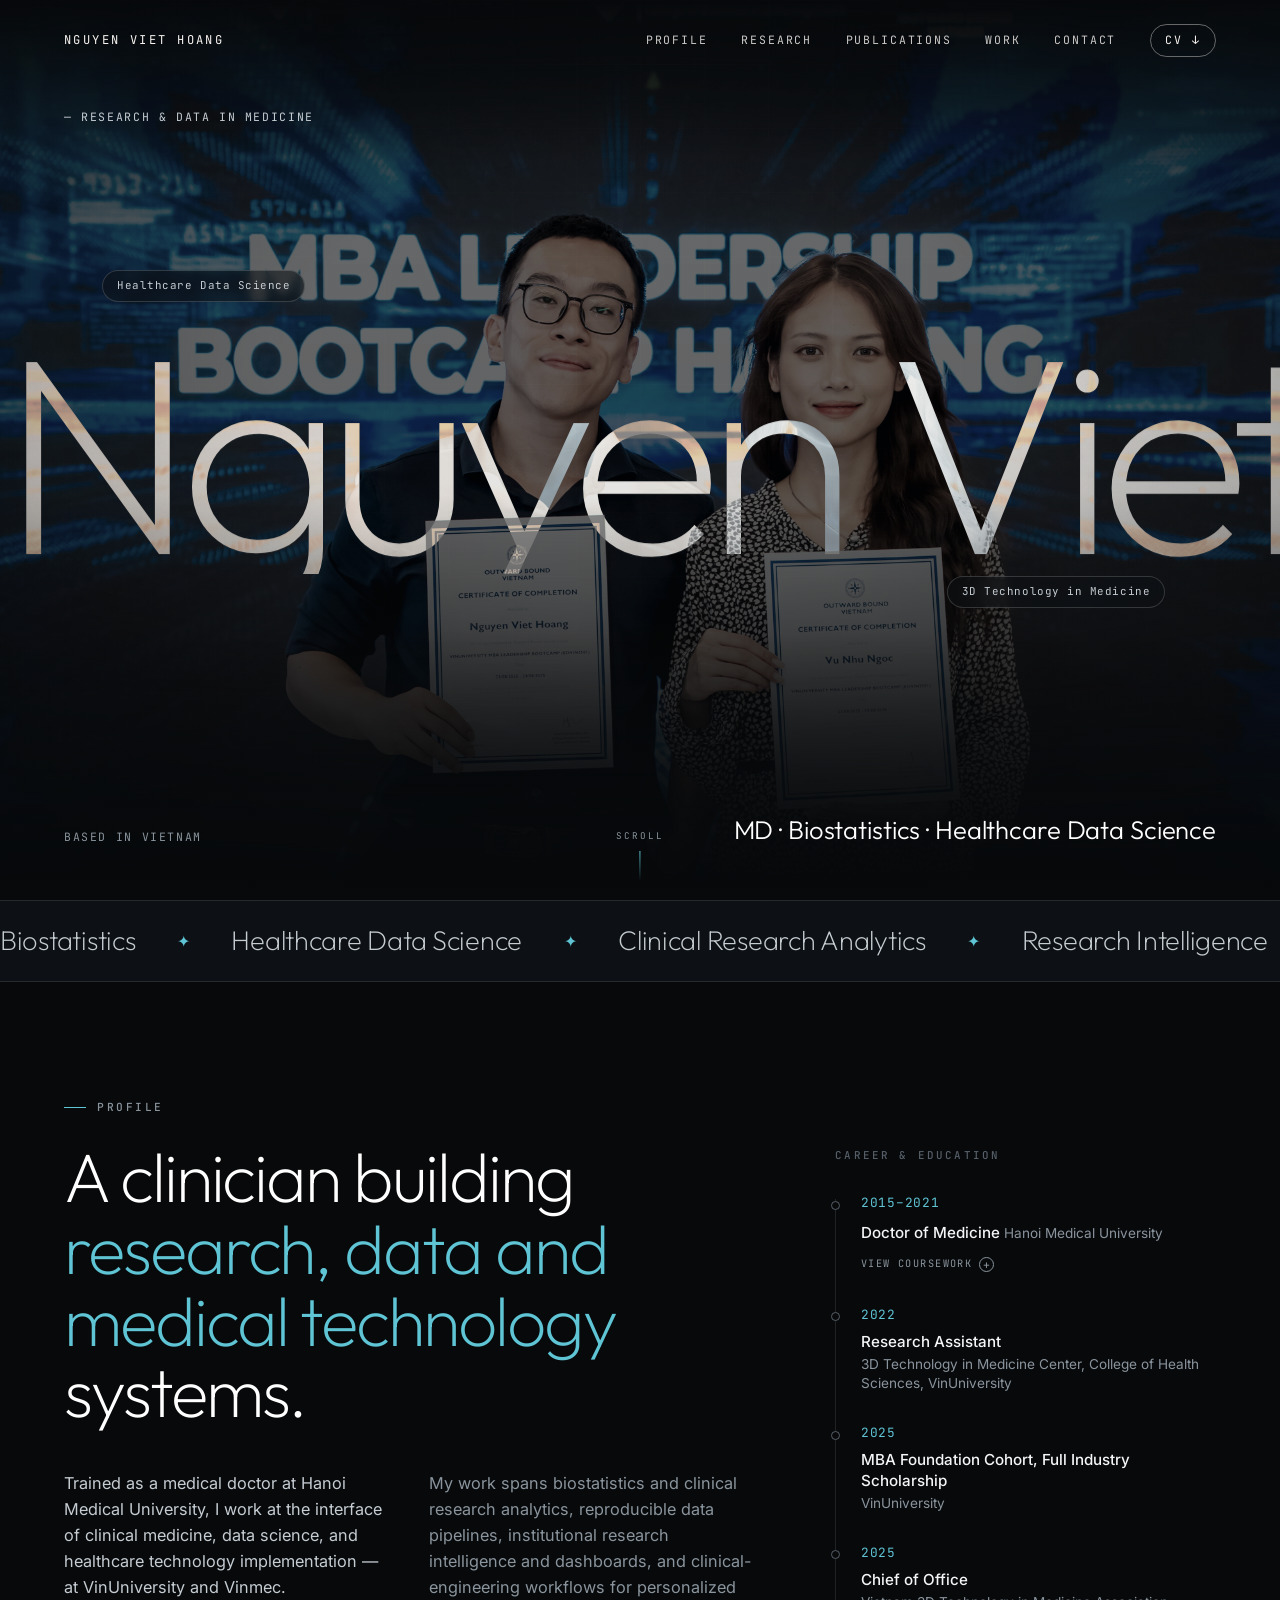
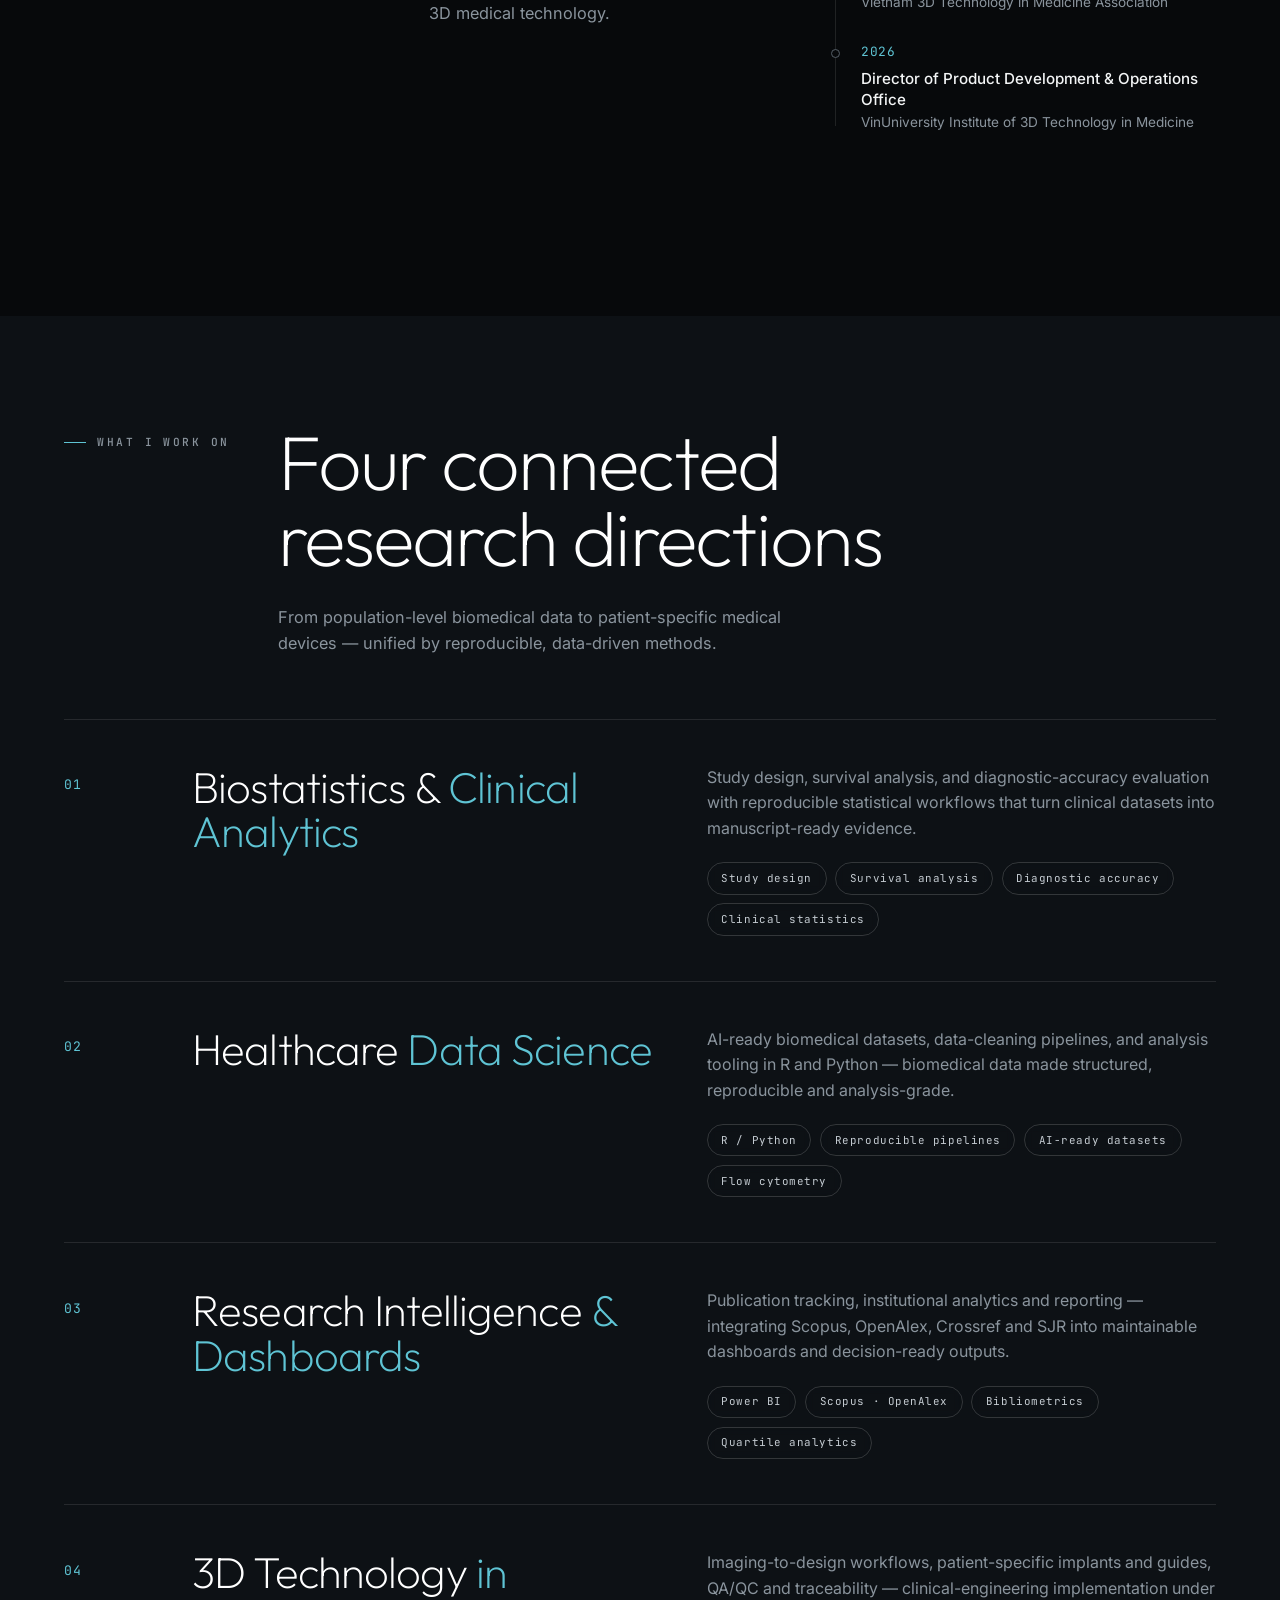
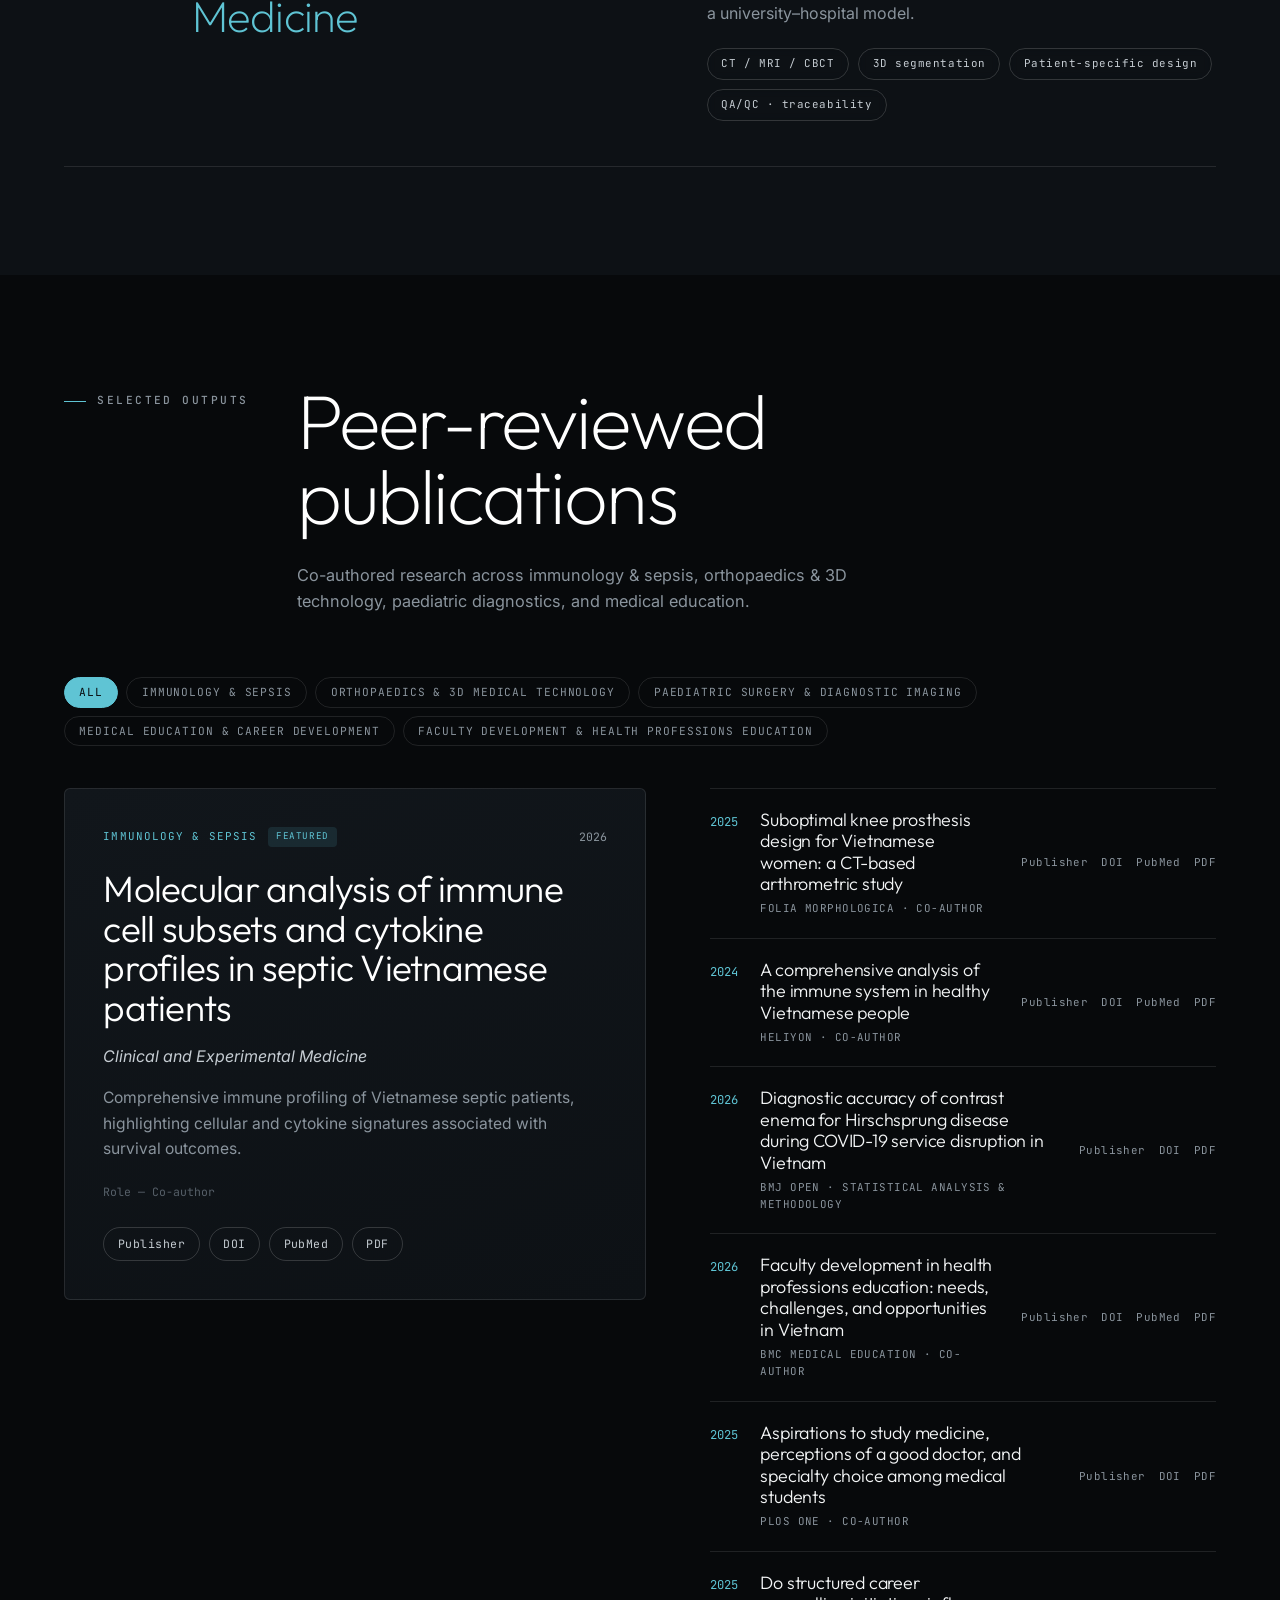
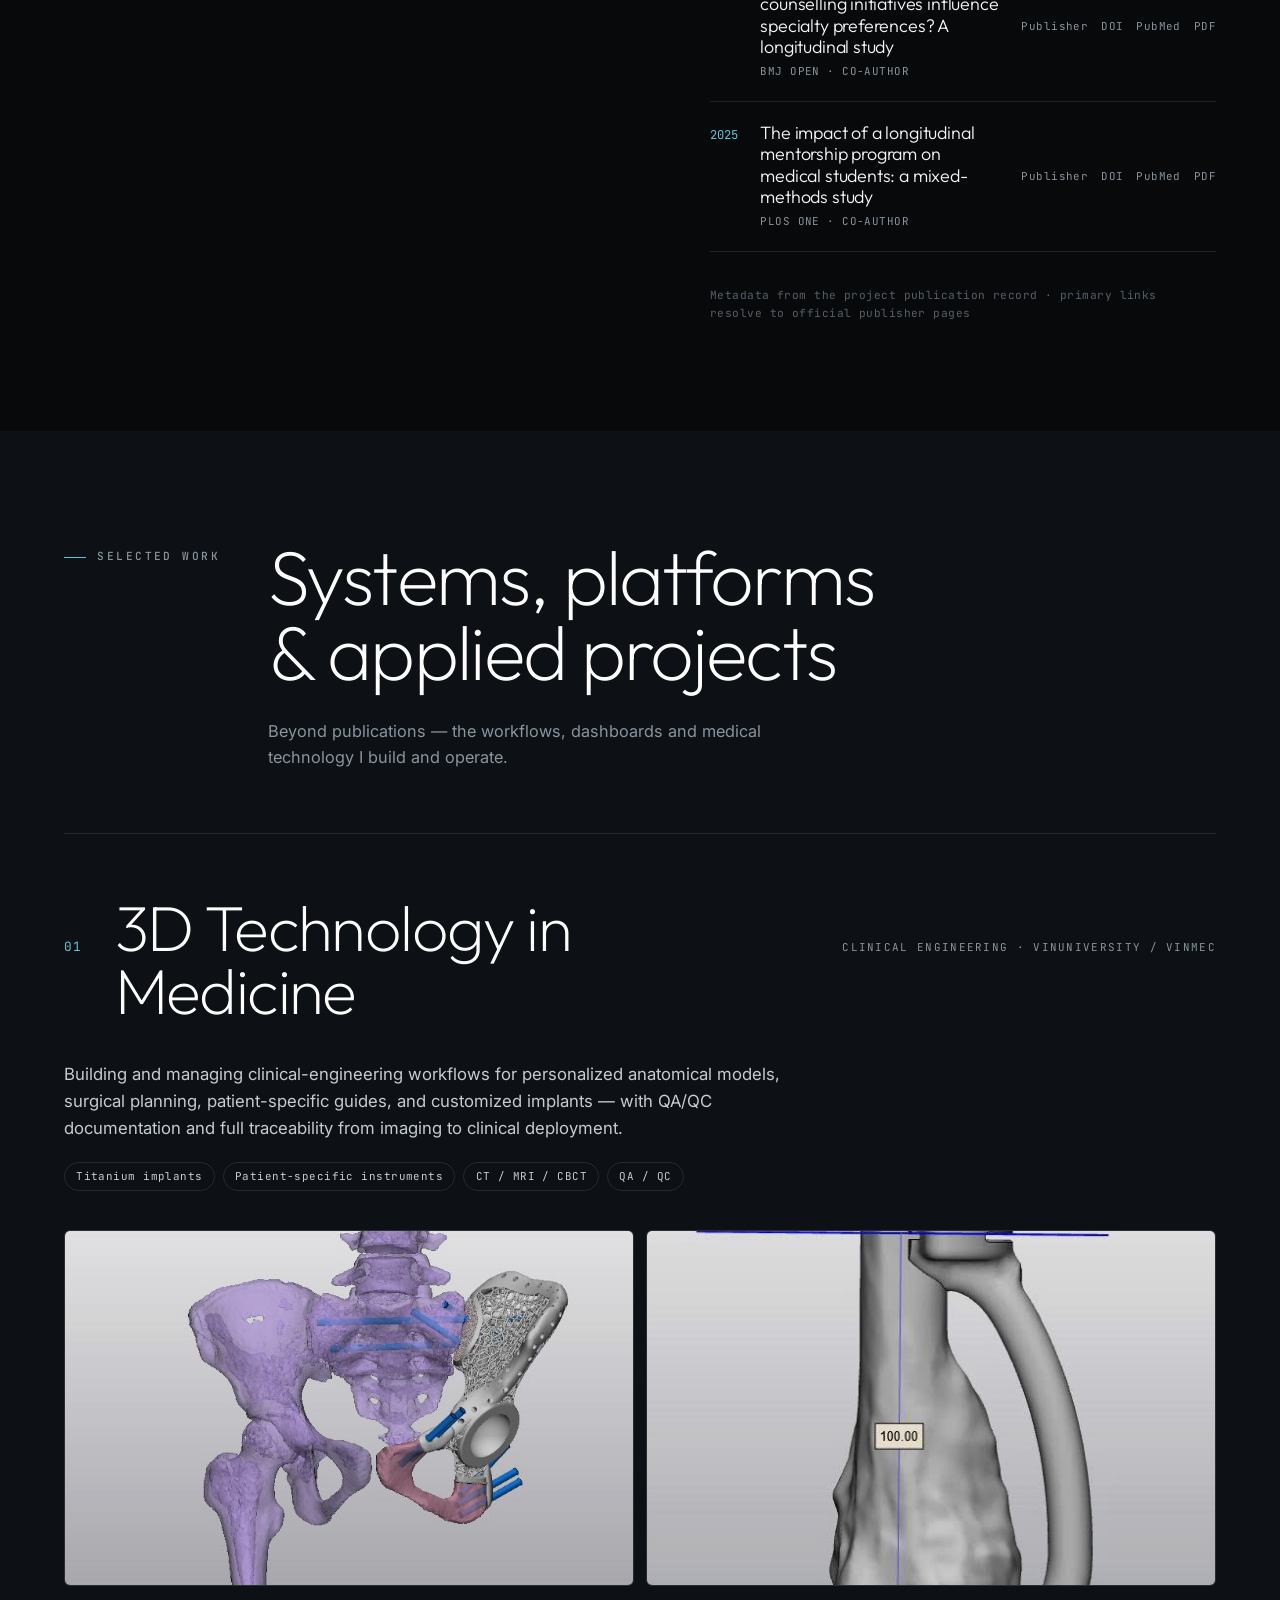
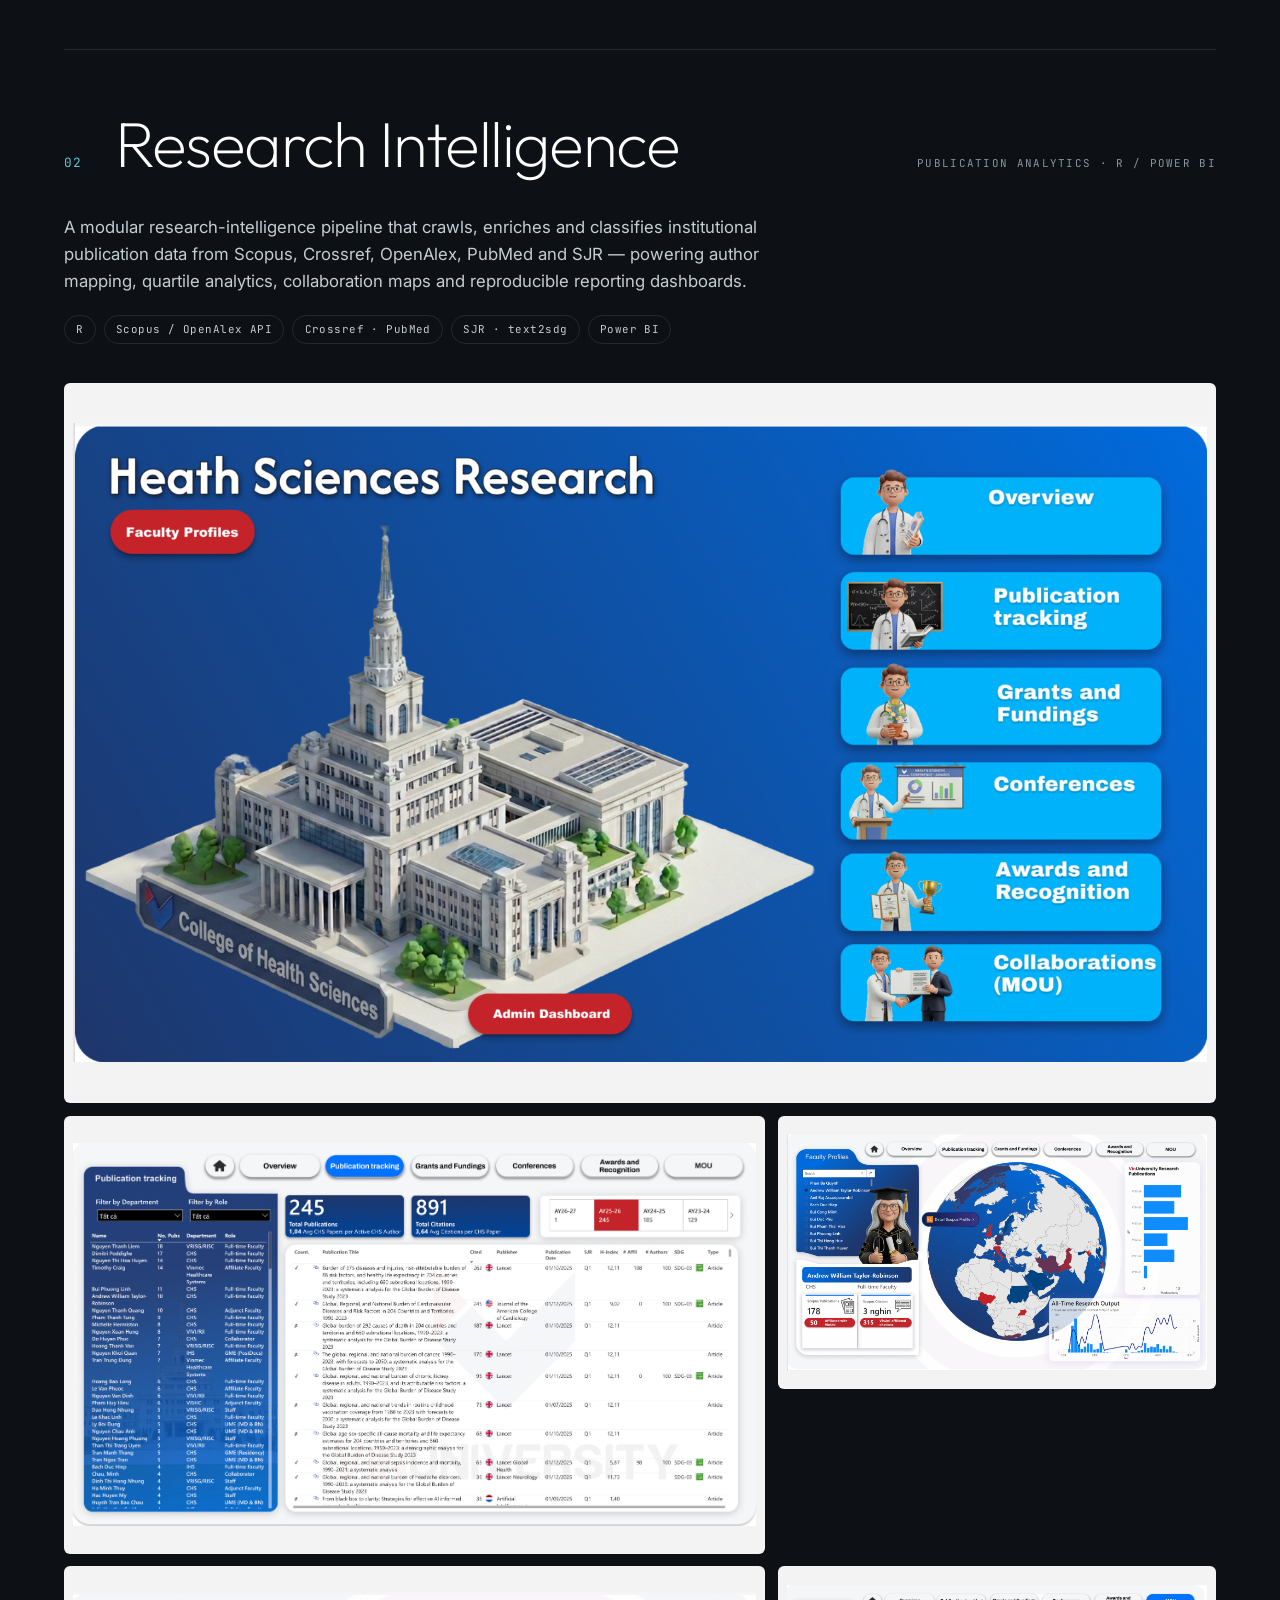
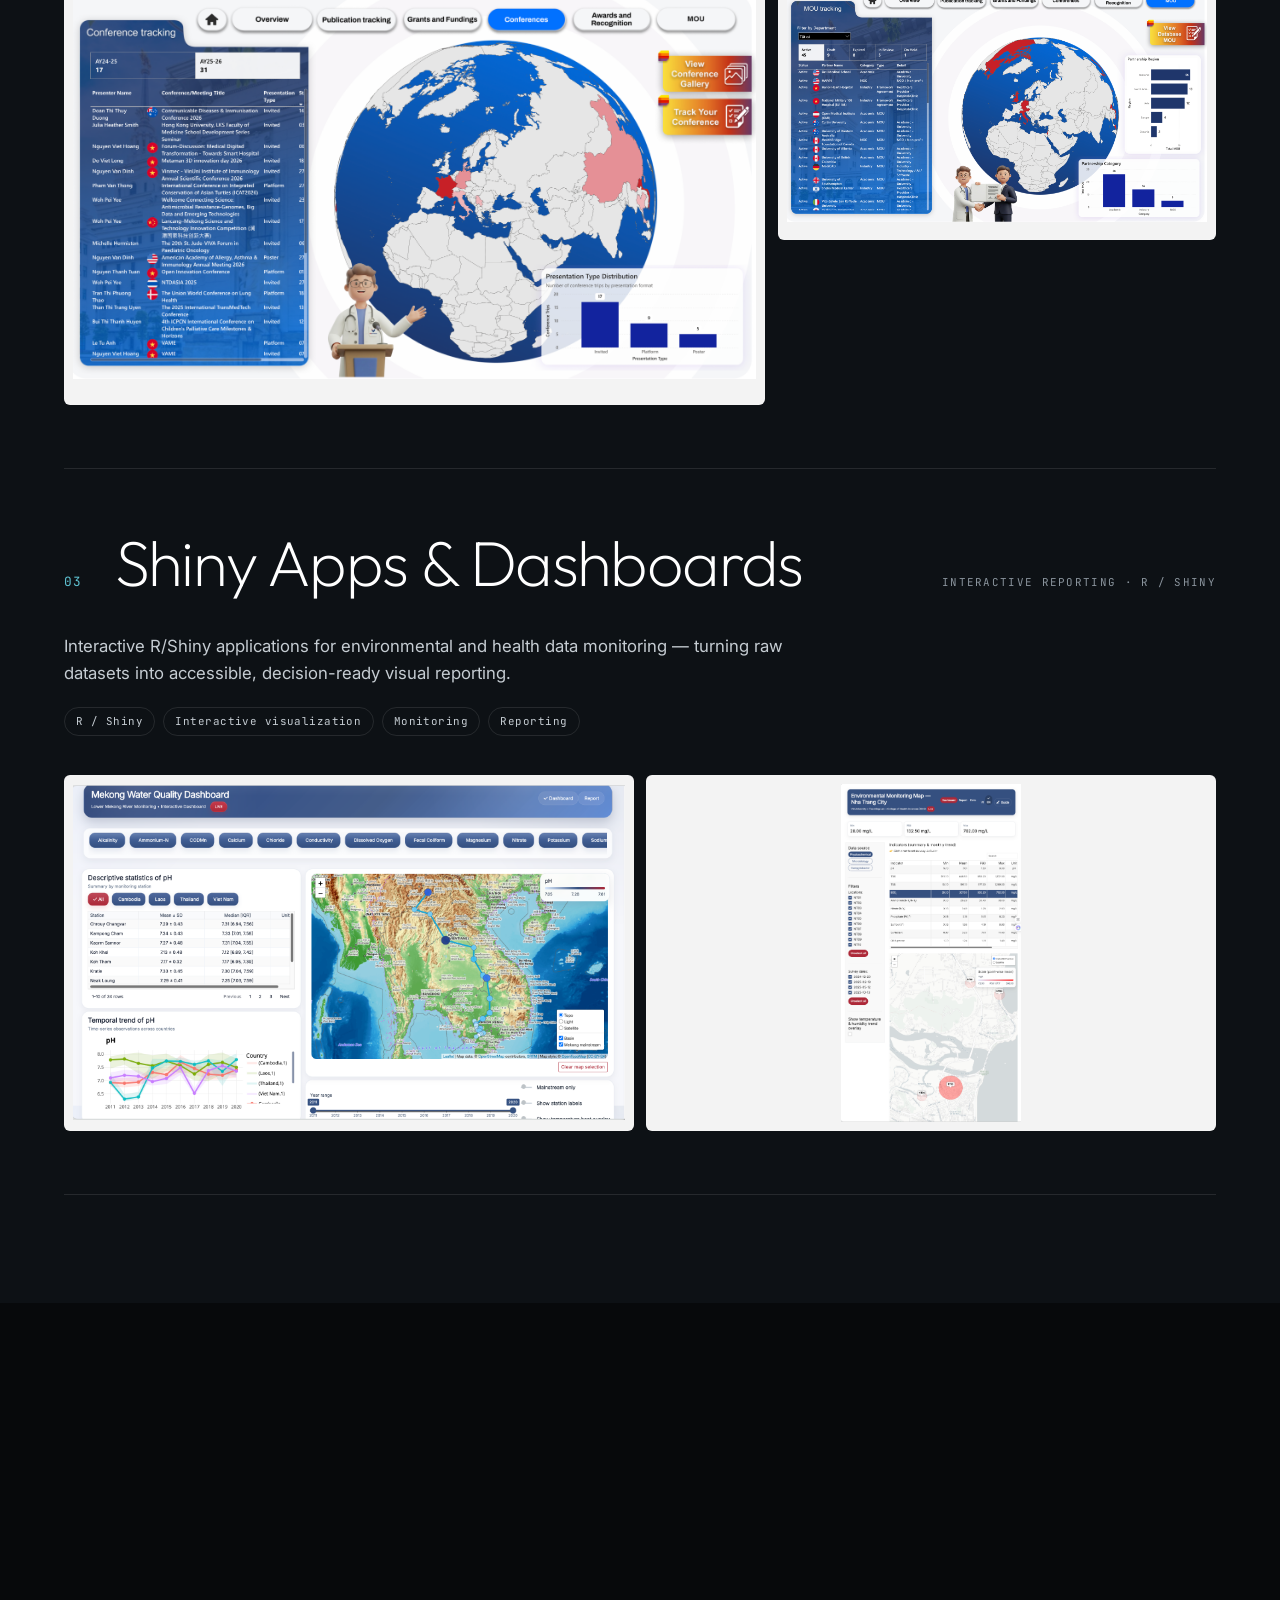
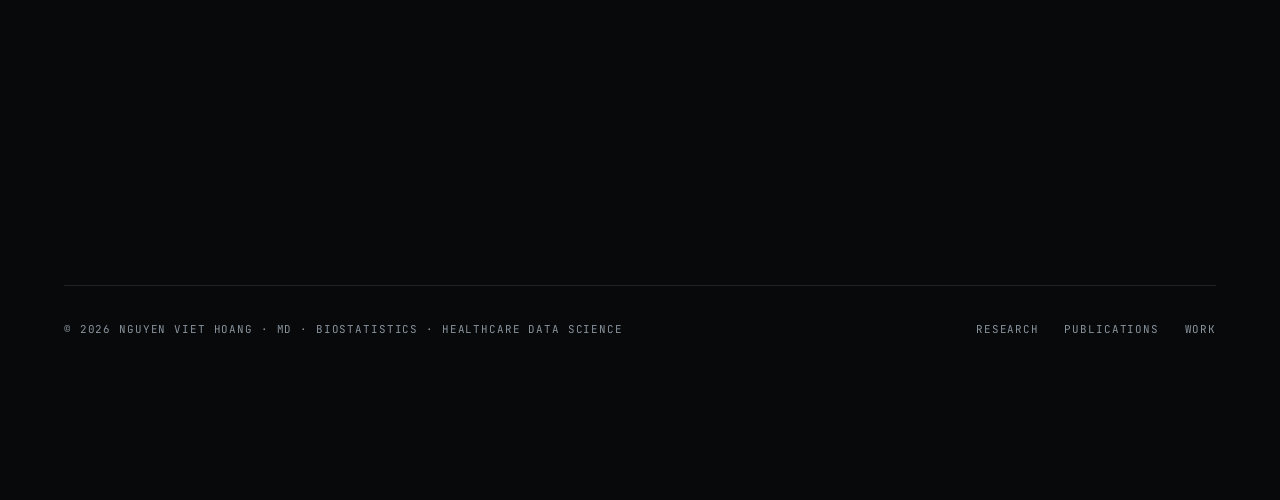
==== commit 979c5f48: "Add faculty explorer page and update main site Co-Authored-By: Claude Opus 4.8 (1M context) <noreply" ====
--- a/index.html
+++ b/index.html
@@ -84,10 +84,13 @@
           <aside class="timeline" data-reveal data-reveal-d="2" aria-label="Career and education timeline">
             <h3 class="timeline__label">Career &amp; Education</h3>
             <ol class="timeline__list">
-              <li class="timeline__item">
-                <span class="timeline__year">2015–2021</span>
-                <p class="timeline__title">Medical Doctor Degree</p>
-                <p class="timeline__org">Hanoi Medical University</p>
+              <li class="timeline__item timeline__item--expandable">
+                <button class="timeline__trigger" aria-expanded="false" aria-controls="cw-panel">
+                  <span class="timeline__year">2015–2021</span>
+                  <span class="timeline__title">Doctor of Medicine</span>
+                  <span class="timeline__org">Hanoi Medical University</span>
+                  <span class="timeline__toggle">View coursework <i aria-hidden="true">+</i></span>
+                </button>
               </li>
               <li class="timeline__item">
                 <span class="timeline__year">2022</span>
@@ -111,6 +114,52 @@
               </li>
             </ol>
           </aside>
+
+          <div class="coursework" id="cw-panel" role="region" aria-label="Academic coursework — Doctor of Medicine">
+            <div class="coursework__inner">
+              <div class="coursework__pad">
+                <p class="coursework__intro">Six years of integrated training at Hanoi Medical University, combining clinical medicine, biomedical sciences, public health, epidemiology, biostatistics, and community-based fieldwork.</p>
+                <div class="cw-groups">
+                  <div class="cw-group">
+                    <h4>Biomedical &amp; pre-clinical foundation</h4>
+                    <ul class="cw-chips">
+                      <li>Human Anatomy</li><li>Histology &amp; Embryology</li><li>Physiology</li><li>Biochemistry</li><li>Medical Biophysics</li><li>Medical Biology</li><li>Microbiology</li><li>Immunology</li><li>Pathology</li><li>Pathophysiology</li><li>Medical Genetics</li><li>Pharmacology</li>
+                    </ul>
+                  </div>
+                  <div class="cw-group">
+                    <h4>Clinical medicine</h4>
+                    <ul class="cw-chips">
+                      <li>Internal Medicine</li><li>Surgery</li><li>Internal Pathology</li><li>Surgical Pathology</li><li>Obstetrics &amp; Gynecology</li><li>Pediatrics</li><li>Infectious Diseases</li><li>Neurology</li><li>Psychiatry</li><li>Traditional Medicine</li><li>Physical Rehabilitation</li><li>Family Medicine</li><li>Radiology</li><li>Dentistry</li><li>Otorhinolaryngology</li><li>Ophthalmology</li><li>Dermatology</li><li>Oncology</li><li>Allergy &amp; Clinical Immunology</li>
+                    </ul>
+                  </div>
+                  <div class="cw-group">
+                    <h4>Public health &amp; community medicine</h4>
+                    <ul class="cw-chips">
+                      <li>Epidemiology</li><li>Health Education &amp; Promotion</li><li>Nutrition &amp; Food Safety</li><li>Reproductive Health</li><li>HIV Prevention</li><li>Occupational Health</li><li>Environmental Science &amp; Health</li><li>Tuberculosis &amp; Lung Disease</li><li>Community-based Fieldwork</li><li>One Health</li><li>Healthcare-associated Infection Control</li>
+                    </ul>
+                  </div>
+                  <div class="cw-group">
+                    <h4>Data, research methods &amp; population health</h4>
+                    <ul class="cw-chips">
+                      <li>Probability &amp; Statistics</li><li>Biostatistics</li><li>Research Methodology</li><li>Anthropology &amp; Sociology of Health</li><li>Introduction to Informatics</li>
+                    </ul>
+                  </div>
+                  <div class="cw-group">
+                    <h4>Health system, management &amp; policy</h4>
+                    <ul class="cw-chips">
+                      <li>Health Organization &amp; Management</li><li>Theory of State &amp; Law</li><li>Medical Psychology &amp; Ethics</li><li>Personal &amp; Professional Development</li><li>Graduate Practical Module</li>
+                    </ul>
+                  </div>
+                  <div class="cw-group">
+                    <h4>Communication, professional &amp; general education</h4>
+                    <ul class="cw-chips">
+                      <li>Communication Skills</li><li>English (I–IV)</li><li>Chemistry</li><li>Physical Education in Medicine</li>
+                    </ul>
+                  </div>
+                </div>
+              </div>
+            </div>
+          </div>
         </div>
       </div>
     </section>
--- a/styles.css
+++ b/styles.css
@@ -72,6 +72,7 @@
   .marquee__track, .hero__marquee-track{ animation: none !important; }
   .pill{ animation: none !important; }
   .hero__scroll span{ animation: none !important; }
+  .coursework, .timeline__toggle i{ transition: none !important; }
   html{ scroll-behavior: auto; }
 }
 
@@ -112,7 +113,7 @@
 }
 .hero__portrait img {
   width: 100%; height: 100%; object-fit: cover; object-position: 44% 22%;
-  filter: saturate(.75) contrast(1.02) brightness(.82);
+  filter: saturate(.55) contrast(1.08) brightness(.58);
   -webkit-mask-image: linear-gradient(to bottom, transparent 0%, #000 18%, #000 70%, transparent 100%);
           mask-image: linear-gradient(to bottom, transparent 0%, #000 18%, #000 70%, transparent 100%);
 }
@@ -209,6 +210,28 @@
 .timeline__title { font-size: .95rem; color: var(--ink); line-height: 1.35; font-weight: 500; transition: var(--t2); }
 .timeline__org { font-size: .85rem; color: var(--muted); line-height: 1.4; margin-top: .15rem; }
 .timeline__item:hover .timeline__title { color: #fff; }
+
+/* expandable timeline item (coursework) */
+.timeline__trigger { display: block; width: 100%; text-align: left; background: none; border: 0; padding: 0; margin: 0; font: inherit; color: inherit; cursor: pointer; }
+.timeline__trigger .timeline__title { margin-top: .15rem; }
+.timeline__trigger:focus-visible { outline: 2px solid var(--accent); outline-offset: 6px; border-radius: 4px; }
+.timeline__toggle { display: inline-flex; align-items: center; gap: .45rem; margin-top: .65rem; font-family: var(--mono); font-size: .64rem; letter-spacing: .14em; text-transform: uppercase; color: var(--muted); transition: color var(--t2); }
+.timeline__trigger:hover .timeline__toggle { color: var(--accent); }
+.timeline__toggle i { font-style: normal; display: inline-flex; width: 15px; height: 15px; align-items: center; justify-content: center; border: 1px solid currentColor; border-radius: 50%; font-size: .72rem; line-height: 1; transition: transform var(--t2); }
+.timeline__trigger[aria-expanded="true"] .timeline__toggle i { transform: rotate(45deg); }
+.timeline__item--expandable.is-open::before { background: var(--accent); border-color: var(--accent); box-shadow: 0 0 0 4px var(--accent-dim); }
+
+/* coursework panel — full-width below the two columns, animated open via max-height */
+.coursework { grid-column: 1 / -1; overflow: hidden; max-height: 0; opacity: 0; transition: max-height .5s var(--t), opacity .4s var(--t), margin-top .4s var(--t); }
+.coursework.is-open { opacity: 1; margin-top: .5rem; }
+.coursework__inner { min-height: 0; }
+.coursework__pad { padding: 2rem 0 .25rem; border-top: 1px solid var(--line); }
+.coursework__intro { max-width: 60ch; color: var(--muted); font-size: .95rem; margin-bottom: 1.8rem; }
+.cw-groups { display: grid; grid-template-columns: repeat(auto-fit, minmax(240px, 1fr)); gap: 1.7rem 2.2rem; }
+.cw-group h4 { font-family: var(--mono); font-size: .64rem; font-weight: 500; letter-spacing: .14em; text-transform: uppercase; color: var(--accent); margin-bottom: .85rem; }
+.cw-chips { list-style: none; display: flex; flex-wrap: wrap; gap: .4rem; }
+.cw-chips li { font-size: .74rem; color: var(--ink-2); border: 1px solid var(--line); border-radius: 100px; padding: .28rem .68rem; transition: border-color var(--t2), color var(--t2); }
+.cw-chips li:hover { border-color: var(--accent-2); color: var(--ink); }
 
 /* ====================== RESEARCH ROWS ====================== */
 .rows { border-top: 1px solid var(--line); }
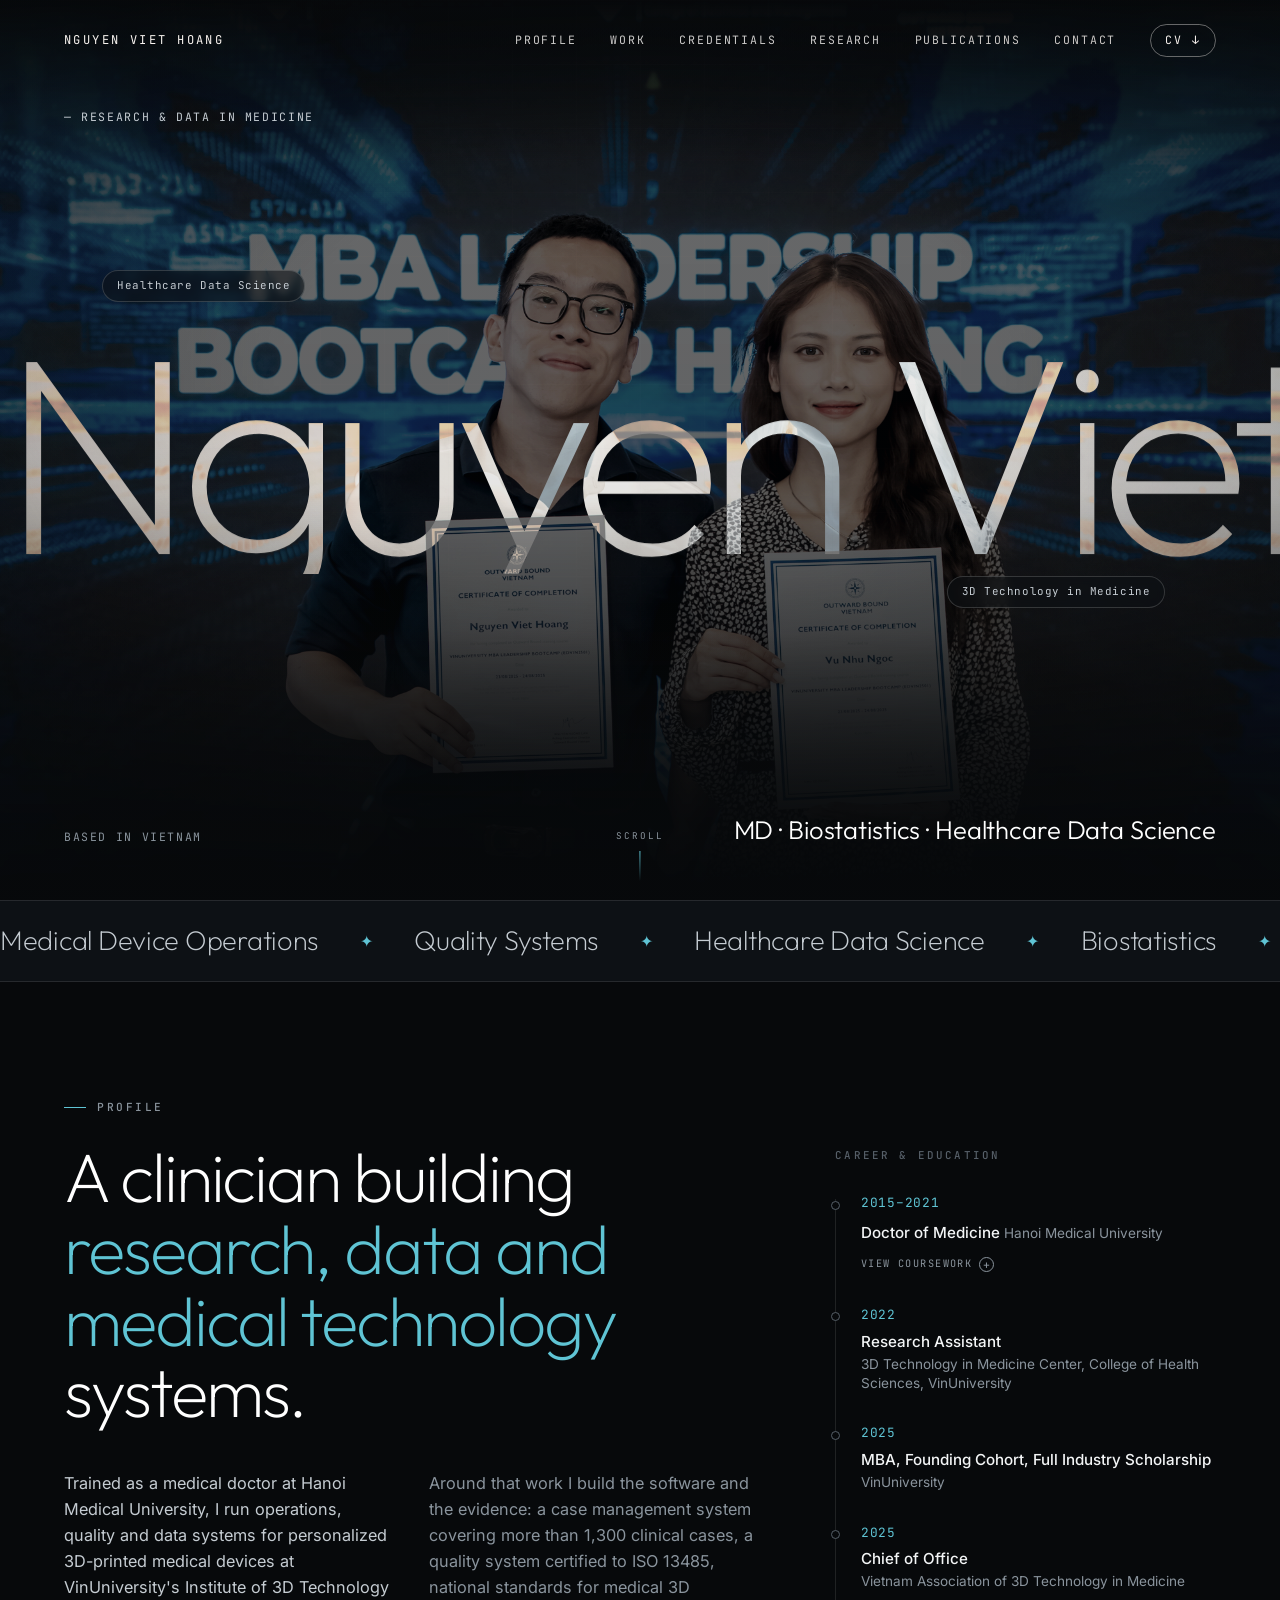
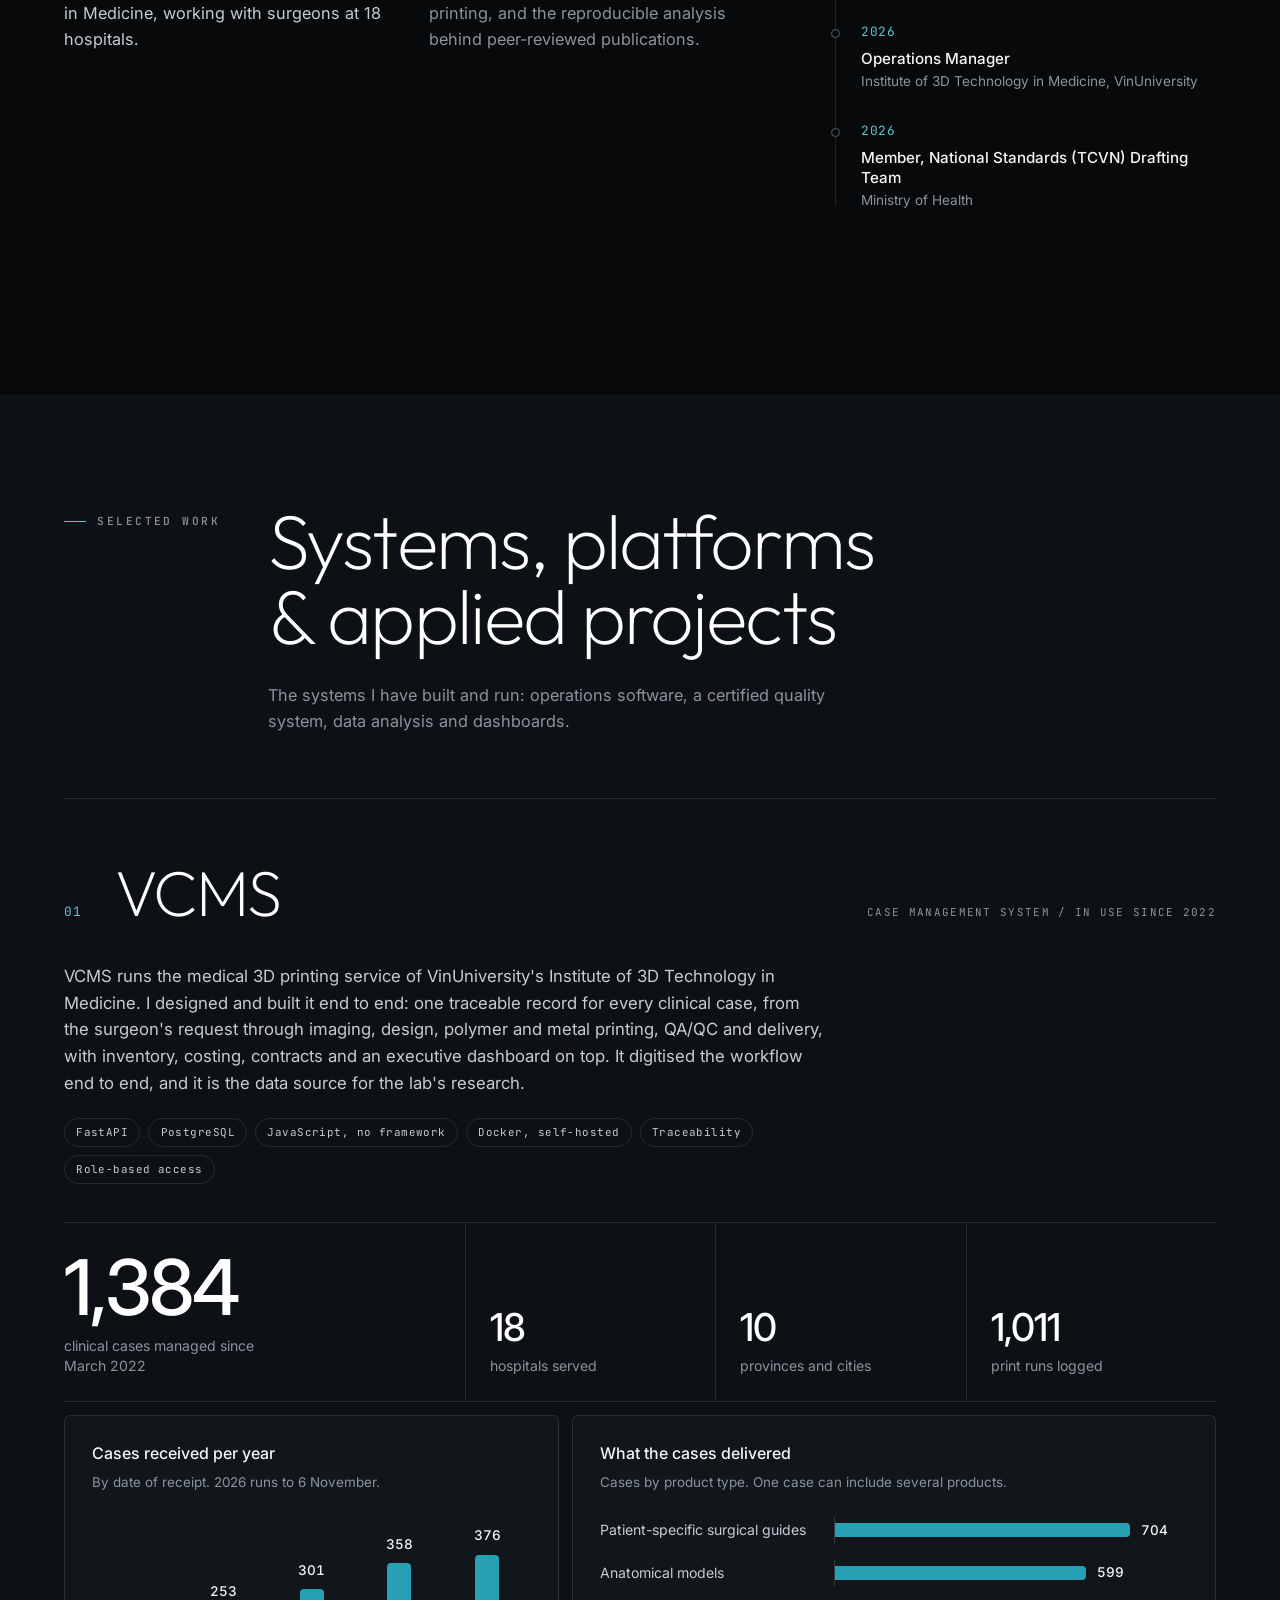
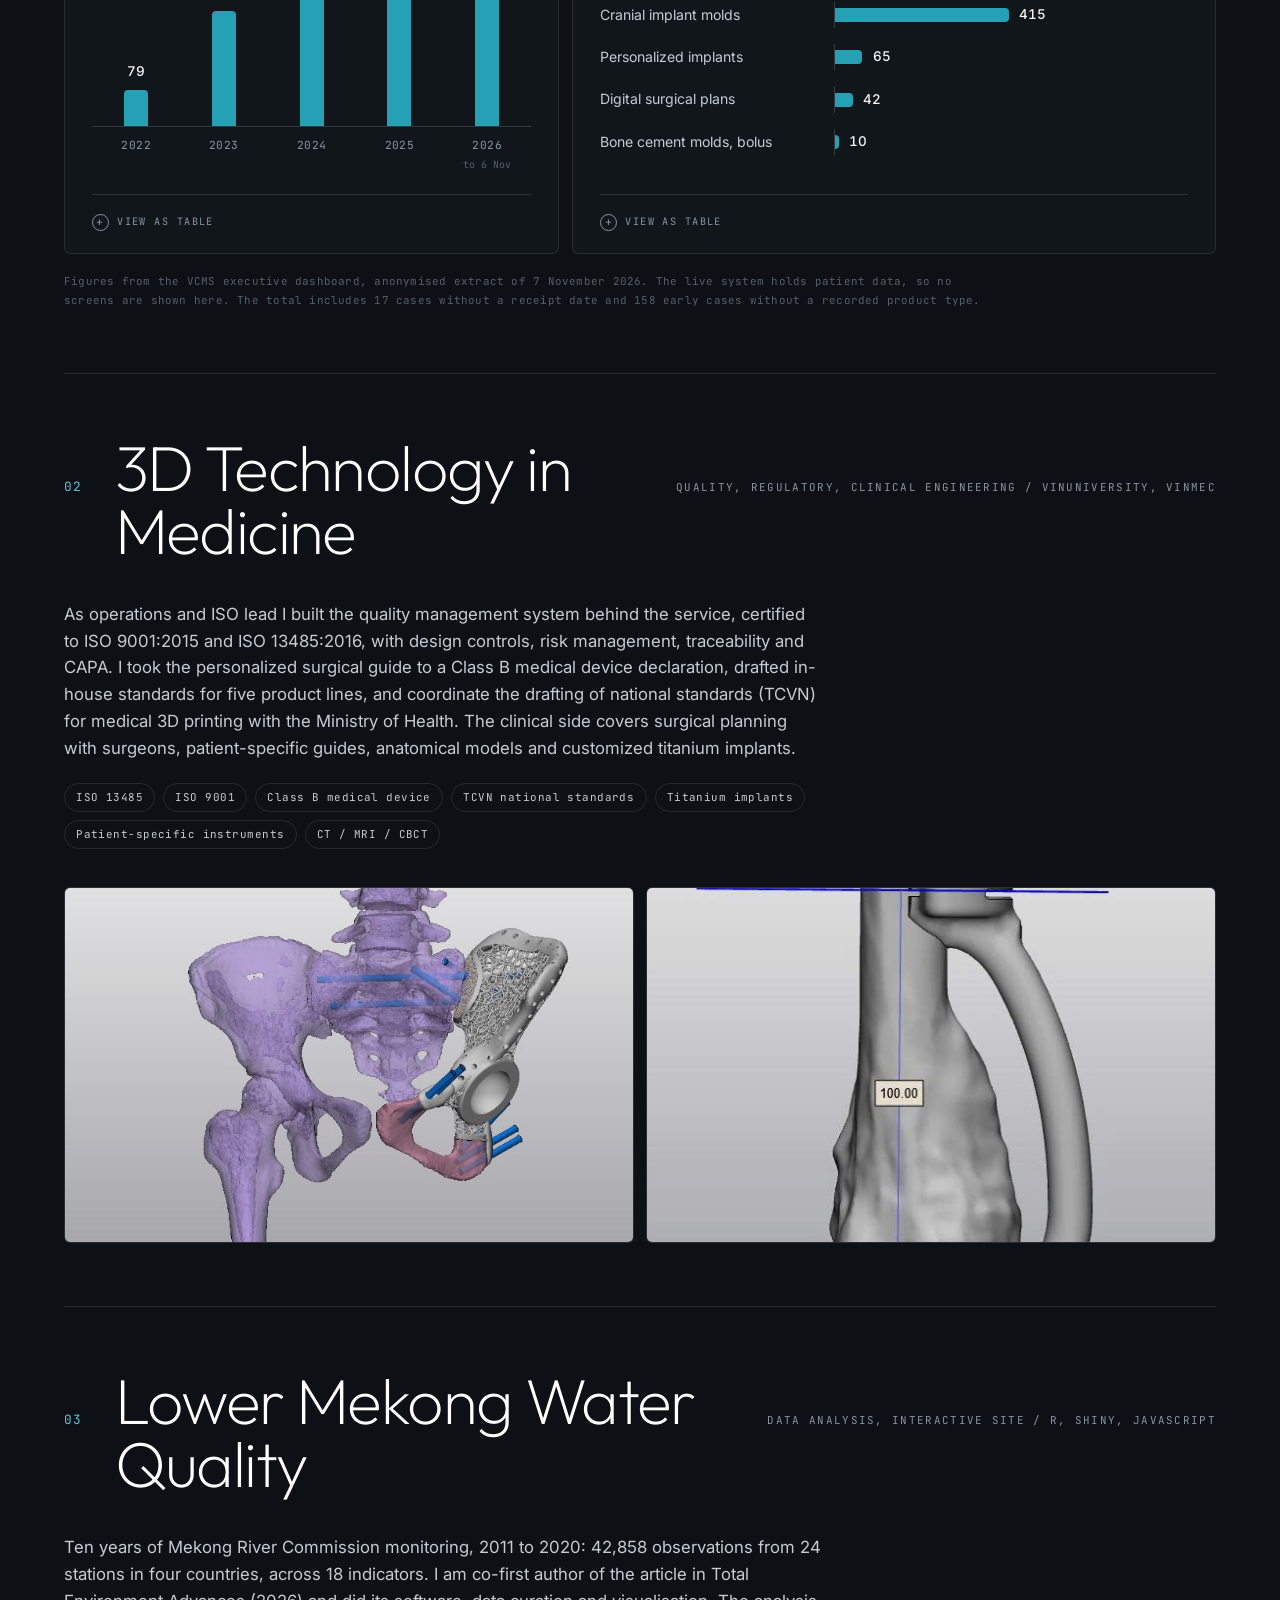
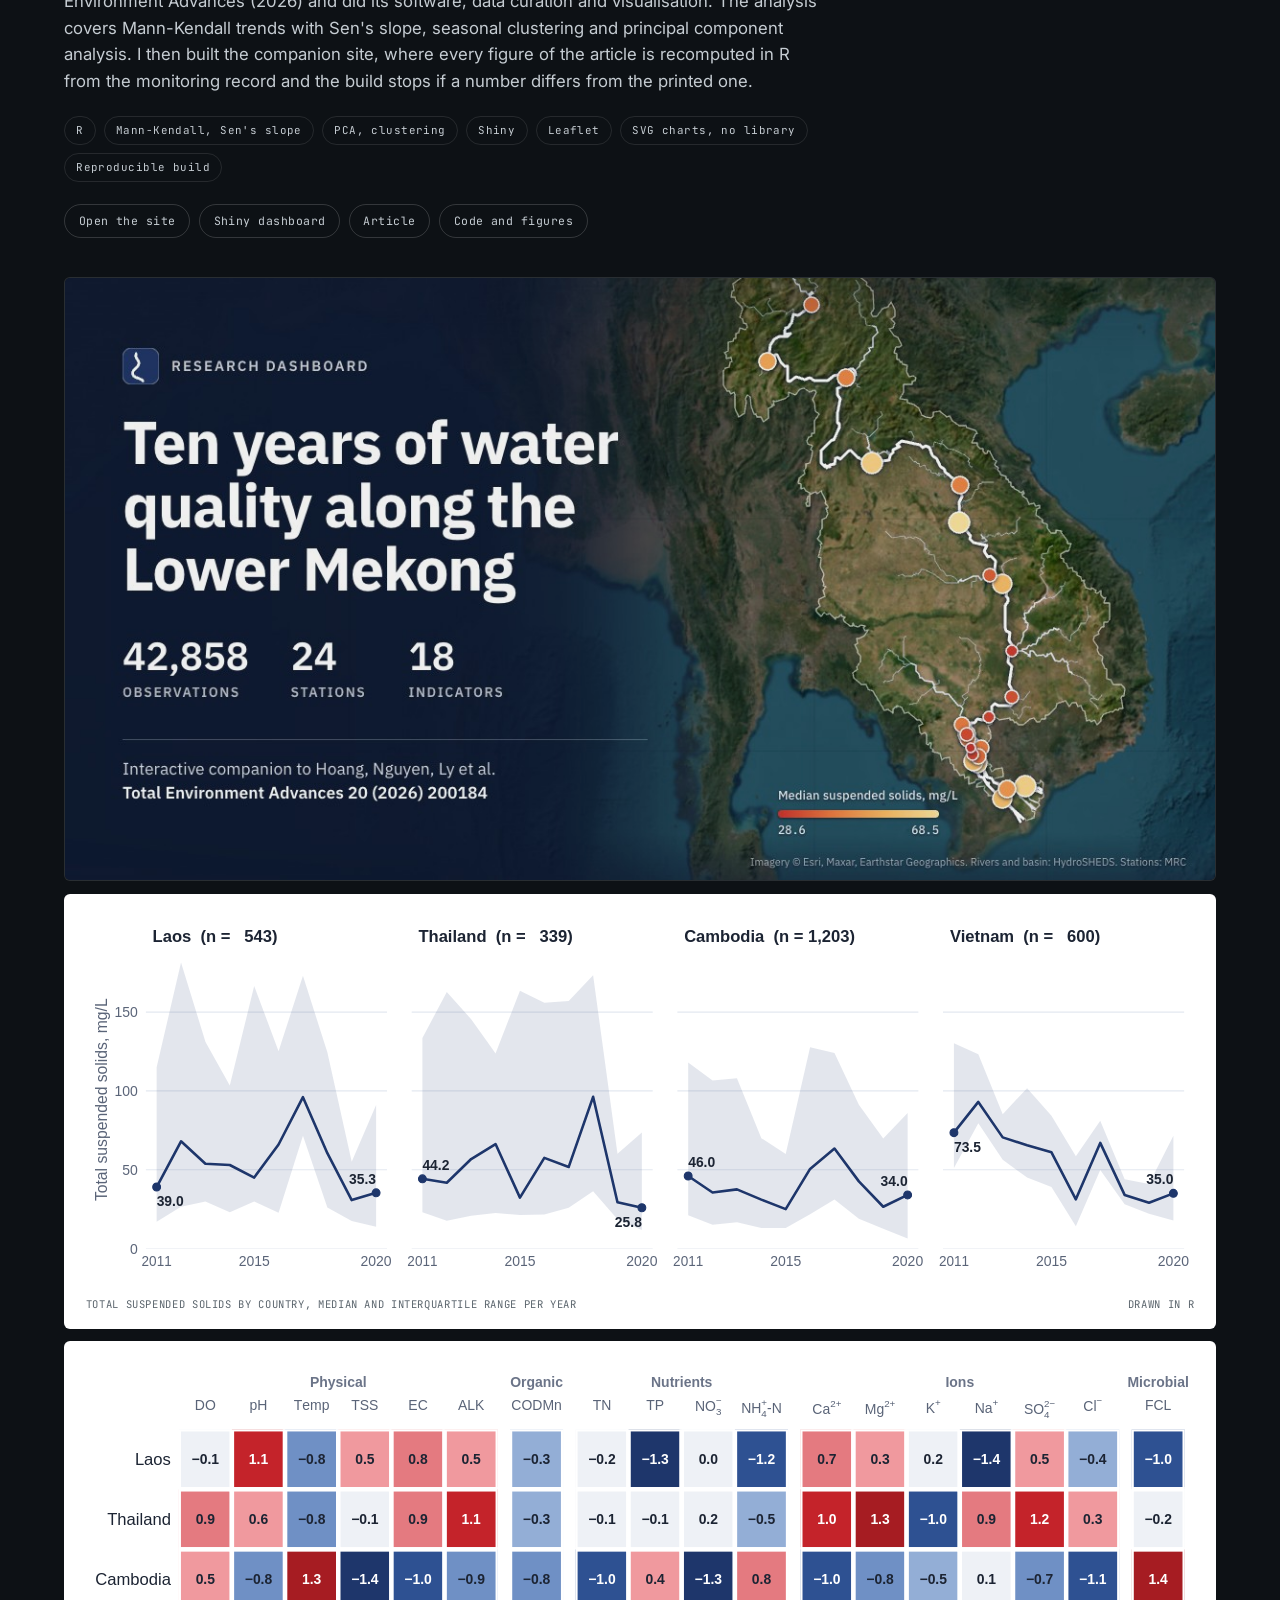
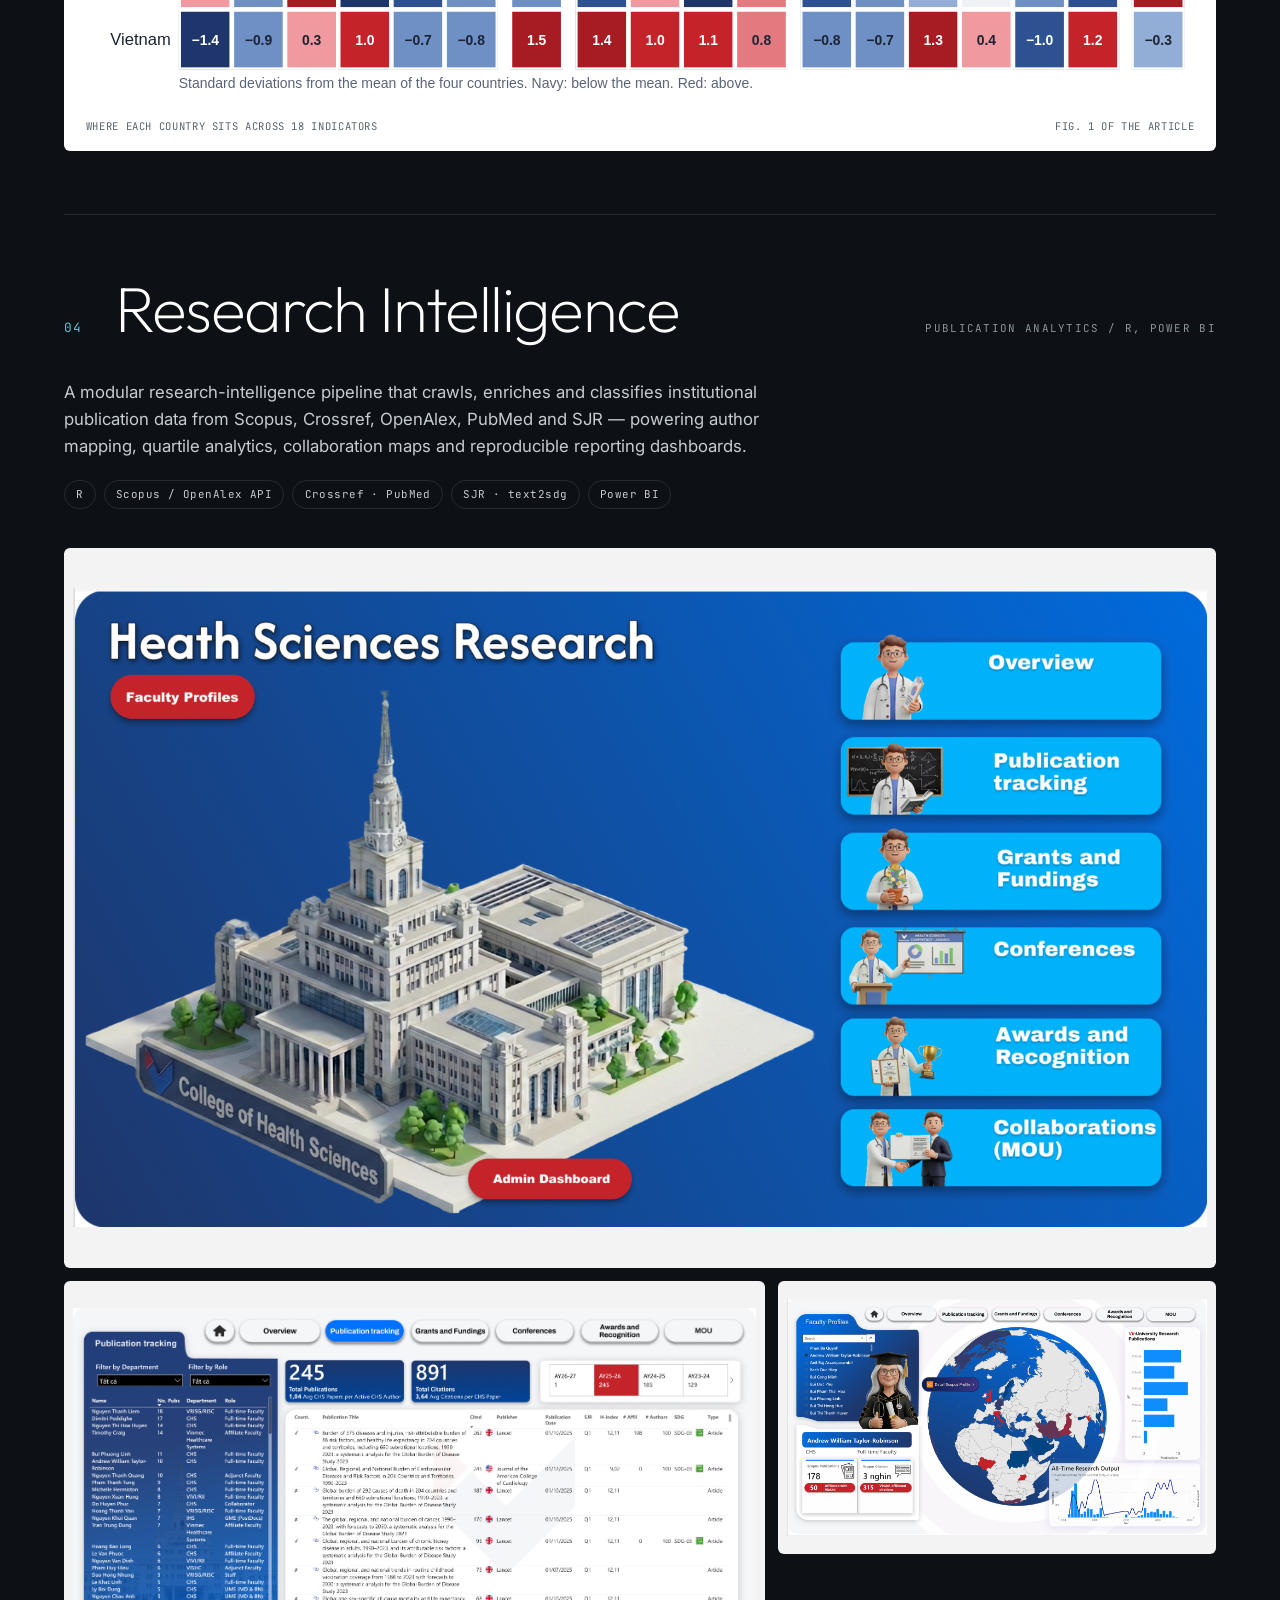
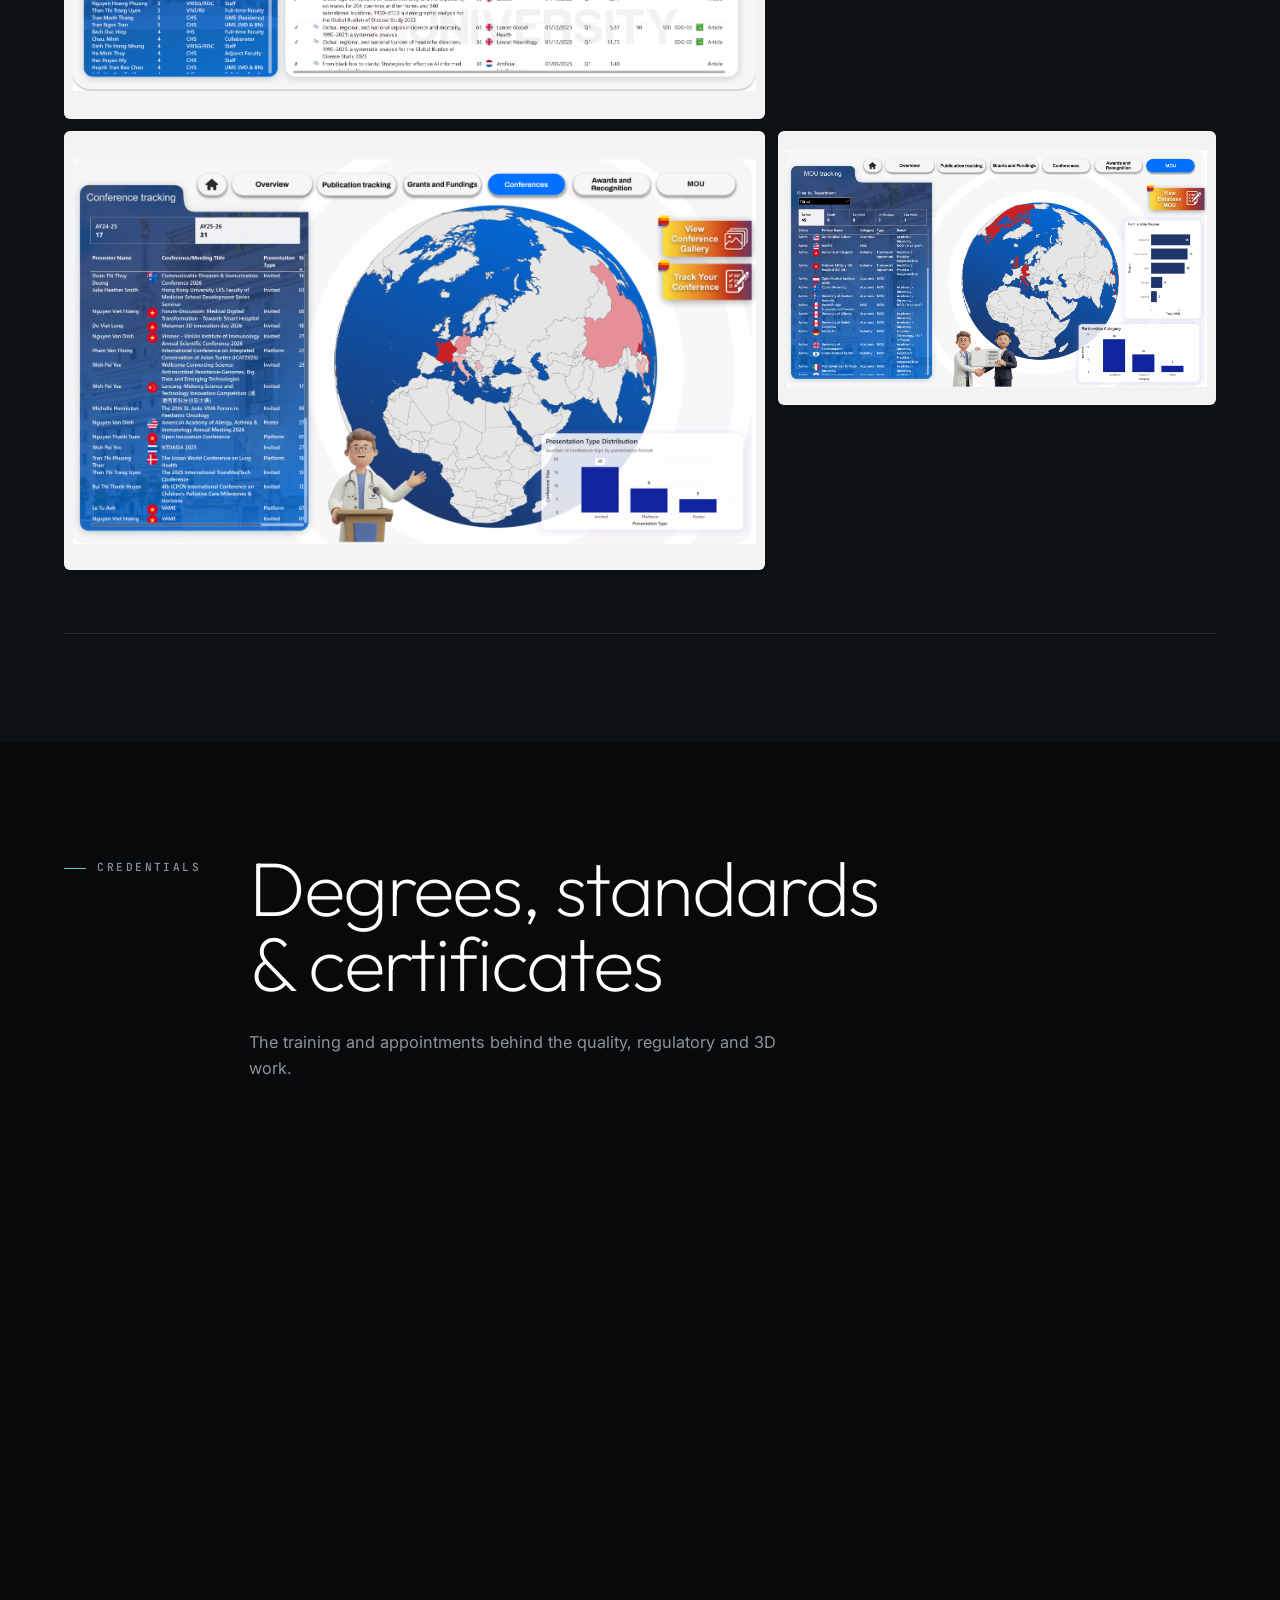
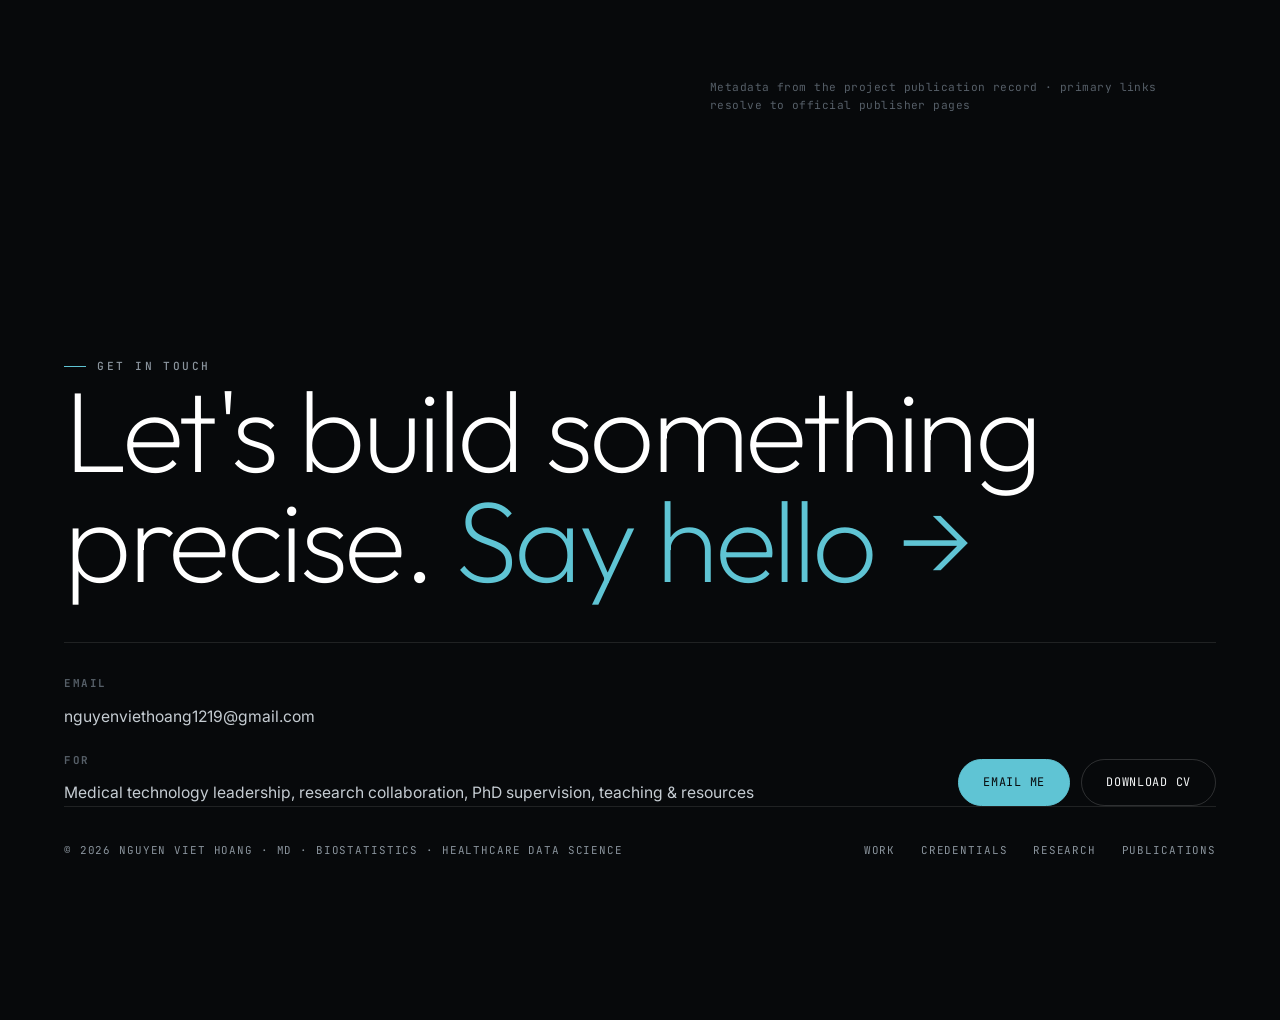
==== commit 37667e4e: "Reorganise for applications: VCMS, quality work, Mekong analysis, credentials - Work section first: " ====
--- a/index.html
+++ b/index.html
@@ -4,7 +4,13 @@
   <meta charset="UTF-8" />
   <meta name="viewport" content="width=device-width, initial-scale=1.0" />
   <title>Nguyen Viet Hoang — Biostatistics, Healthcare Data Science & 3D Medical Technology</title>
-  <meta name="description" content="Nguyen Viet Hoang — MD · Biostatistics · Healthcare Data Science. Clinician and researcher working across biostatistics, healthcare data science, clinical research analytics, research intelligence, dashboards, and 3D technology in medicine." />
+  <meta name="description" content="Nguyen Viet Hoang — MD · Biostatistics · Healthcare Data Science. Clinician building operations, quality and data systems for personalized 3D-printed medical devices, with research in biostatistics and healthcare data science." />
+  <link rel="canonical" href="https://antonhoang97.github.io/antonhoang-ai/" />
+  <meta property="og:type" content="website" />
+  <meta property="og:title" content="Nguyen Viet Hoang, MD, MBA" />
+  <meta property="og:description" content="Clinician building operations, quality and data systems for personalized 3D-printed medical devices. Biostatistics and healthcare data science." />
+  <meta property="og:url" content="https://antonhoang97.github.io/antonhoang-ai/" />
+  <meta property="og:image" content="https://antonhoang97.github.io/antonhoang-ai/public/assets/profile/portrait-main.jpg" />
   <link rel="stylesheet" href="styles.css" />
 </head>
 <body>
@@ -14,11 +20,12 @@
     <a href="#top" class="nav__brand">Nguyen Viet Hoang</a>
     <div class="nav__menu" id="menu">
       <a href="#intro">Profile</a>
+      <a href="#work">Work</a>
+      <a href="#credentials">Credentials</a>
       <a href="#research">Research</a>
       <a href="#publications">Publications</a>
-      <a href="#work">Work</a>
       <a href="#contact">Contact</a>
-      <a href="public/assets/profile/Nguyen_Viet_Hoang_PhD_CV.docx" class="nav__cta" download>CV ↓</a>
+      <a href="public/assets/profile/Nguyen_Viet_Hoang_CV.pdf" class="nav__cta" target="_blank" rel="noopener">CV ↓</a>
     </div>
     <button class="nav__toggle" id="toggle" aria-label="Menu"><span></span><span></span><span></span></button>
   </nav>
@@ -63,7 +70,7 @@
   <!-- ================= MARQUEE ================= -->
   <div class="marquee" aria-hidden="true">
     <div class="marquee__track" id="marquee">
-      <span>Biostatistics</span><span>Healthcare Data Science</span><span>Clinical Research Analytics</span><span>Research Intelligence</span><span>Dashboard Systems</span><span>3D Technology in Medicine</span><span>Patient-specific Medical Technology</span>
+      <span>Medical Device Operations</span><span>Quality Systems</span><span>Healthcare Data Science</span><span>Biostatistics</span><span>Clinical Research Analytics</span><span>Dashboard Systems</span><span>3D Technology in Medicine</span>
     </div>
   </div>
 
@@ -76,8 +83,8 @@
           <div class="intro__statement">
             <h2 data-reveal data-reveal-d="1">A clinician building <span class="accent">research, data and medical technology</span> systems.</h2>
             <div class="body">
-              <p data-reveal data-reveal-d="2">Trained as a medical doctor at Hanoi Medical University, I work at the interface of clinical medicine, data science, and healthcare technology implementation — at VinUniversity and Vinmec.</p>
-              <p data-reveal data-reveal-d="3">My work spans biostatistics and clinical research analytics, reproducible data pipelines, institutional research intelligence and dashboards, and clinical-engineering workflows for personalized 3D medical technology.</p>
+              <p data-reveal data-reveal-d="2">Trained as a medical doctor at Hanoi Medical University, I run operations, quality and data systems for personalized 3D-printed medical devices at VinUniversity's Institute of 3D Technology in Medicine, working with surgeons at 18 hospitals.</p>
+              <p data-reveal data-reveal-d="3">Around that work I build the software and the evidence: a case management system covering more than 1,300 clinical cases, a quality system certified to ISO 13485, national standards for medical 3D printing, and the reproducible analysis behind peer-reviewed publications.</p>
             </div>
           </div>
 
@@ -99,18 +106,23 @@
               </li>
               <li class="timeline__item">
                 <span class="timeline__year">2025</span>
-                <p class="timeline__title">MBA Foundation Cohort, Full Industry Scholarship</p>
+                <p class="timeline__title">MBA, Founding Cohort, Full Industry Scholarship</p>
                 <p class="timeline__org">VinUniversity</p>
               </li>
               <li class="timeline__item">
                 <span class="timeline__year">2025</span>
                 <p class="timeline__title">Chief of Office</p>
-                <p class="timeline__org">Vietnam 3D Technology in Medicine Association</p>
+                <p class="timeline__org">Vietnam Association of 3D Technology in Medicine</p>
               </li>
               <li class="timeline__item">
                 <span class="timeline__year">2026</span>
-                <p class="timeline__title">Director of Product Development & Operations Office</p>
-                <p class="timeline__org">VinUniversity Institute of 3D Technology in Medicine</p>
+                <p class="timeline__title">Operations Manager</p>
+                <p class="timeline__org">Institute of 3D Technology in Medicine, VinUniversity</p>
+              </li>
+              <li class="timeline__item">
+                <span class="timeline__year">2026</span>
+                <p class="timeline__title">Member, National Standards (TCVN) Drafting Team</p>
+                <p class="timeline__org">Ministry of Health</p>
               </li>
             </ol>
           </aside>
@@ -160,6 +172,206 @@
               </div>
             </div>
           </div>
+        </div>
+      </div>
+    </section>
+
+    <!-- ================= WORK / PROJECTS ================= -->
+    <section class="section section--alt" id="work">
+      <div class="shell">
+        <div class="sec-head" data-reveal>
+          <span class="sec-head__label label">Selected work</span>
+          <h2>Systems, platforms<br />&amp; applied projects</h2>
+          <p>The systems I have built and run: operations software, a certified quality system, data analysis and dashboards.</p>
+        </div>
+
+        <div class="projects">
+          <!-- Project 01 -->
+          <article class="project" data-reveal>
+            <div class="project__top">
+              <span class="project__idx">01</span>
+              <h3 class="project__title">VCMS</h3>
+              <span class="project__tag">Case management system / in use since 2022</span>
+            </div>
+            <p class="project__lead">VCMS runs the medical 3D printing service of VinUniversity's Institute of 3D Technology in Medicine. I designed and built it end to end: one traceable record for every clinical case, from the surgeon's request through imaging, design, polymer and metal printing, QA/QC and delivery, with inventory, costing, contracts and an executive dashboard on top. It digitised the workflow end to end, and it is the data source for the lab's research.
+              <span class="meta-inline"><span>FastAPI</span><span>PostgreSQL</span><span>JavaScript, no framework</span><span>Docker, self-hosted</span><span>Traceability</span><span>Role-based access</span></span>
+            </p>
+
+            <div class="figs" role="list" aria-label="VCMS in numbers">
+              <div class="fig fig--lead" role="listitem"><span class="fig__value">1,384</span><span class="fig__label">clinical cases managed since March 2022</span></div>
+              <div class="fig" role="listitem"><span class="fig__value">18</span><span class="fig__label">hospitals served</span></div>
+              <div class="fig" role="listitem"><span class="fig__value">10</span><span class="fig__label">provinces and cities</span></div>
+              <div class="fig" role="listitem"><span class="fig__value">1,011</span><span class="fig__label">print runs logged</span></div>
+            </div>
+
+            <div class="viz">
+              <section class="viz__card" aria-labelledby="vizYearsTitle">
+                <h4 class="viz__title" id="vizYearsTitle">Cases received per year</h4>
+                <p class="viz__sub">By date of receipt. 2026 runs to 6 November.</p>
+                <div class="cols" id="vcmsYears" role="list" aria-labelledby="vizYearsTitle"></div>
+                <details class="viz__table">
+                  <summary>View as table</summary>
+                  <table id="vcmsYearsData">
+                    <thead><tr><th scope="col">Year</th><th scope="col">Cases received</th></tr></thead>
+                    <tbody>
+                      <tr data-note="received from 26 March 2022"><td>2022</td><td>79</td></tr>
+                      <tr><td>2023</td><td>253</td></tr>
+                      <tr><td>2024</td><td>301</td></tr>
+                      <tr><td>2025</td><td>358</td></tr>
+                      <tr data-sub="to 6 Nov" data-note="received from 1 January to 6 November 2026"><td>2026</td><td>376</td></tr>
+                    </tbody>
+                  </table>
+                </details>
+              </section>
+              <section class="viz__card" aria-labelledby="vizProductsTitle">
+                <h4 class="viz__title" id="vizProductsTitle">What the cases delivered</h4>
+                <p class="viz__sub">Cases by product type. One case can include several products.</p>
+                <div class="hbars" id="vcmsProducts" role="list" aria-labelledby="vizProductsTitle" data-total="1384"></div>
+                <details class="viz__table">
+                  <summary>View as table</summary>
+                  <table id="vcmsProductsData">
+                    <thead><tr><th scope="col">Product type</th><th scope="col">Cases</th></tr></thead>
+                    <tbody>
+                      <tr><td>Patient-specific surgical guides</td><td>704</td></tr>
+                      <tr><td>Anatomical models</td><td>599</td></tr>
+                      <tr><td>Cranial implant molds</td><td>415</td></tr>
+                      <tr><td>Personalized implants</td><td>65</td></tr>
+                      <tr><td>Digital surgical plans</td><td>42</td></tr>
+                      <tr><td>Bone cement molds, bolus</td><td>10</td></tr>
+                    </tbody>
+                  </table>
+                </details>
+              </section>
+            </div>
+            <p class="viz__note">Figures from the VCMS executive dashboard, anonymised extract of 7 November 2026. The live system holds patient data, so no screens are shown here. The total includes 17 cases without a receipt date and 158 early cases without a recorded product type.</p>
+          </article>
+
+          <!-- Project 02 -->
+          <article class="project" data-reveal>
+            <div class="project__top">
+              <span class="project__idx">02</span>
+              <h3 class="project__title">3D Technology in Medicine</h3>
+              <span class="project__tag">Quality, regulatory, clinical engineering / VinUniversity, Vinmec</span>
+            </div>
+            <p class="project__lead">As operations and ISO lead I built the quality management system behind the service, certified to ISO 9001:2015 and ISO 13485:2016, with design controls, risk management, traceability and CAPA. I took the personalized surgical guide to a Class B medical device declaration, drafted in-house standards for five product lines, and coordinate the drafting of national standards (TCVN) for medical 3D printing with the Ministry of Health. The clinical side covers surgical planning with surgeons, patient-specific guides, anatomical models and customized titanium implants.
+              <span class="meta-inline"><span>ISO 13485</span><span>ISO 9001</span><span>Class B medical device</span><span>TCVN national standards</span><span>Titanium implants</span><span>Patient-specific instruments</span><span>CT / MRI / CBCT</span></span>
+            </p>
+            <div class="frames layout-2">
+              <figure class="frame frame__h"><img src="public/assets/work/3d-lab/titanium-implant.jpg" alt="Titanium implant" /><figcaption><span>Patient-specific titanium implant</span><span>3D Lab</span></figcaption></figure>
+              <figure class="frame frame__h"><img src="public/assets/work/3d-lab/PSI-polymer.jpg" alt="Patient-specific polymer instrument" /><figcaption><span>Polymer surgical guide</span><span>3D Lab</span></figcaption></figure>
+            </div>
+          </article>
+
+          <!-- Project 03 -->
+          <article class="project" data-reveal>
+            <div class="project__top">
+              <span class="project__idx">03</span>
+              <h3 class="project__title">Lower Mekong Water Quality</h3>
+              <span class="project__tag">Data analysis, interactive site / R, Shiny, JavaScript</span>
+            </div>
+            <p class="project__lead">Ten years of Mekong River Commission monitoring, 2011 to 2020: 42,858 observations from 24 stations in four countries, across 18 indicators. I am co-first author of the article in Total Environment Advances (2026) and did its software, data curation and visualisation. The analysis covers Mann-Kendall trends with Sen's slope, seasonal clustering and principal component analysis. I then built the companion site, where every figure of the article is recomputed in R from the monitoring record and the build stops if a number differs from the printed one.
+              <span class="meta-inline"><span>R</span><span>Mann-Kendall, Sen's slope</span><span>PCA, clustering</span><span>Shiny</span><span>Leaflet</span><span>SVG charts, no library</span><span>Reproducible build</span></span>
+            </p>
+            <div class="linkrow project__links">
+              <a href="https://antonhoang97.github.io/lower-mekong-water-quality/" target="_blank" rel="noopener">Open the site</a>
+              <a href="https://hoangnvvinuni.shinyapps.io/Mekong_Water_Quality_Dashboard/" target="_blank" rel="noopener">Shiny dashboard</a>
+              <a href="https://doi.org/10.1016/j.teadva.2026.200184" target="_blank" rel="noopener">Article</a>
+              <a href="https://github.com/AntonHoang97/lower-mekong-water-quality" target="_blank" rel="noopener">Code and figures</a>
+            </div>
+            <div class="frames">
+              <figure class="frame span2 frame--wide"><a href="https://antonhoang97.github.io/lower-mekong-water-quality/" target="_blank" rel="noopener"><img src="public/assets/work/mekong/mekong-basin-stations.jpg" alt="Satellite view of the Lower Mekong Basin with its river network and the 24 monitoring stations of the study" /></a><figcaption><span>The basin and its 24 monitoring stations</span><span>Interactive map</span></figcaption></figure>
+              <figure class="frame span2 frame--figure"><a href="https://antonhoang97.github.io/lower-mekong-water-quality/#explore" target="_blank" rel="noopener"><img src="public/assets/work/mekong/annual-trend.svg" alt="Total suspended solids in Laos, Thailand, Cambodia and Vietnam: median and interquartile range of every year, 2011 to 2020" /></a><figcaption><span>Total suspended solids by country, median and interquartile range per year</span><span>Drawn in R</span></figcaption></figure>
+              <figure class="frame span2 frame--figure"><a href="https://antonhoang97.github.io/lower-mekong-water-quality/#results" target="_blank" rel="noopener"><img src="public/assets/work/mekong/relative-level.svg" alt="Heat map of four countries by 18 indicators: the median of each country against the mean of the four" /></a><figcaption><span>Where each country sits across 18 indicators</span><span>Fig. 1 of the article</span></figcaption></figure>
+            </div>
+          </article>
+
+          <!-- Project 04 -->
+          <article class="project" data-reveal>
+            <div class="project__top">
+              <span class="project__idx">04</span>
+              <h3 class="project__title">Research Intelligence</h3>
+              <span class="project__tag">Publication analytics / R, Power BI</span>
+            </div>
+            <p class="project__lead">A modular research-intelligence pipeline that crawls, enriches and classifies institutional publication data from Scopus, Crossref, OpenAlex, PubMed and SJR — powering author mapping, quartile analytics, collaboration maps and reproducible reporting dashboards.
+              <span class="meta-inline"><span>R</span><span>Scopus / OpenAlex API</span><span>Crossref · PubMed</span><span>SJR · text2sdg</span><span>Power BI</span></span>
+            </p>
+            <div class="frames layout-feature">
+              <figure class="frame frame--screenshot frame__h span2"><img src="public/assets/work/research-intelligence/chs-dashboard-overview.png" alt="Research intelligence dashboard overview" /><figcaption><span>Institutional dashboard overview</span><span>Power BI</span></figcaption></figure>
+              <figure class="frame frame--screenshot frame__h"><img src="public/assets/work/research-intelligence/publication-tracking.png" alt="Publication tracking" /><figcaption><span>Publication tracking</span><span>Bibliometrics</span></figcaption></figure>
+              <figure class="frame frame--screenshot frame__h"><img src="public/assets/work/research-intelligence/profile-faculties-overview.png" alt="Faculty profiles" /><figcaption><span>Faculty research profiles</span><span>Analytics</span></figcaption></figure>
+              <figure class="frame frame--screenshot frame__h"><img src="public/assets/work/research-intelligence/conference-overview.png" alt="Conference overview" /><figcaption><span>Conference outputs</span><span>Reporting</span></figcaption></figure>
+              <figure class="frame frame--screenshot frame__h"><img src="public/assets/work/research-intelligence/MOU-tracking.png" alt="Partnership tracking" /><figcaption><span>Partnership / MOU tracking</span><span>Strategy</span></figcaption></figure>
+            </div>
+          </article>
+        </div>
+      </div>
+    </section>
+
+    <!-- ================= CREDENTIALS ================= -->
+    <section class="section" id="credentials">
+      <div class="shell">
+        <div class="sec-head" data-reveal>
+          <span class="sec-head__label label">Credentials</span>
+          <h2>Degrees, standards<br />&amp; certificates</h2>
+          <p>The training and appointments behind the quality, regulatory and 3D work.</p>
+        </div>
+
+        <ul class="cred-list" data-reveal>
+          <li class="cred">
+            <span class="cred__yr">2026</span>
+            <p class="cred__title">Member, National Standards (TCVN) Drafting Team</p>
+            <p class="cred__org">Institute of Medical Equipment and Health Works (Viện Trang thiết bị và Công trình y tế), Ministry of Health. Appointed by Decision No. 177/QĐ-VTTB, 10 April 2026.</p>
+          </li>
+          <li class="cred">
+            <span class="cred__yr">2025 to 2026</span>
+            <p class="cred__title">Master of Business Administration</p>
+            <p class="cred__org">VinUniversity. Founding cohort, full industry scholarship.</p>
+          </li>
+          <li class="cred">
+            <span class="cred__yr">2025</span>
+            <p class="cred__title">Head, Technical Subcommittee on Standards</p>
+            <p class="cred__org">Vietnam Association of 3D Technology in Medicine. Nine draft national standards submitted to the Ministry of Health, eleven more in progress.</p>
+          </li>
+          <li class="cred">
+            <span class="cred__yr">2022 to now</span>
+            <p class="cred__title">ISO Lead</p>
+            <p class="cred__org">3D Technology in Medicine Center, VinUniversity. Quality management system certified to ISO 9001:2015 and ISO 13485:2016.</p>
+          </li>
+          <li class="cred">
+            <span class="cred__yr">2015 to 2021</span>
+            <p class="cred__title">Doctor of Medicine</p>
+            <p class="cred__org">Hanoi Medical University. Graduation thesis scored 9.8/10.</p>
+          </li>
+        </ul>
+
+        <div class="certs" data-reveal data-reveal-d="1">
+          <a class="cert" href="public/assets/profile/certificates/nttf-iso-9001-14001-45001-2022.pdf" target="_blank" rel="noopener">
+            <span class="cert__frame"><img src="public/assets/profile/certificates/nttf-iso-9001-14001-45001-2022.jpg" alt="Competency certificate from Nettur Technical Training Foundation" loading="lazy" /></span>
+            <span class="cert__body">
+              <span class="cert__yr">May 2022</span>
+              <span class="cert__title">Implementing ISO 9001 (QMS), ISO 14001 and ISO 45001 for a 3D Printing Centre</span>
+              <span class="cert__org">Nettur Technical Training Foundation (NTTF), Bangalore, India. 48 hours, Competency Certificate No. 4084.</span>
+              <span class="cert__link">View certificate, PDF</span>
+            </span>
+          </a>
+          <a class="cert" href="public/assets/profile/certificates/sheba-3d-surgical-planning-2023.pdf" target="_blank" rel="noopener">
+            <span class="cert__frame"><img src="public/assets/profile/certificates/sheba-3d-surgical-planning-2023.jpg" alt="Certificate from Sheba Medical Center" loading="lazy" /></span>
+            <span class="cert__body">
+              <span class="cert__yr">July 2023</span>
+              <span class="cert__title">3D Technology in Surgical Planning and Preparation</span>
+              <span class="cert__org">Sheba Medical Center, Tel HaShomer, Israel, at the PlanNeT surgical 3D planning center.</span>
+              <span class="cert__link">View certificate, PDF</span>
+            </span>
+          </a>
+          <a class="cert" href="public/assets/profile/certificates/stratasys-polyjet-saf-2025.pdf" target="_blank" rel="noopener">
+            <span class="cert__frame"><img src="public/assets/profile/certificates/stratasys-polyjet-saf-2025.jpg" alt="Certificate of achievement from Stratasys Academy" loading="lazy" /></span>
+            <span class="cert__body">
+              <span class="cert__yr">July 2025</span>
+              <span class="cert__title">Stratasys Medical Training: PolyJet and SAF</span>
+              <span class="cert__org">Stratasys Academy, Stratasys GmbH.</span>
+              <span class="cert__link">View certificate, PDF</span>
+            </span>
+          </a>
         </div>
       </div>
     </section>
@@ -227,7 +439,7 @@
         <div class="sec-head" data-reveal>
           <span class="sec-head__label label">Selected outputs</span>
           <h2>Peer-reviewed<br />publications</h2>
-          <p>Co-authored research across immunology &amp; sepsis, orthopaedics &amp; 3D technology, paediatric diagnostics, and medical education.</p>
+          <p>Fourteen international peer-reviewed papers across environmental data science, immunology &amp; sepsis, orthopaedics &amp; 3D technology, paediatric surgery, and medical education.</p>
         </div>
 
         <div class="pubs__filters" id="pubFilters" data-reveal></div>
@@ -238,70 +450,6 @@
             <div class="pub-list" id="pubList" data-reveal data-reveal-d="1"></div>
             <p class="pubs__note">Metadata from the project publication record · primary links resolve to official publisher pages</p>
           </div>
-        </div>
-      </div>
-    </section>
-
-    <!-- ================= WORK / PROJECTS ================= -->
-    <section class="section section--alt" id="work">
-      <div class="shell">
-        <div class="sec-head" data-reveal>
-          <span class="sec-head__label label">Selected work</span>
-          <h2>Systems, platforms<br />&amp; applied projects</h2>
-          <p>Beyond publications — the workflows, dashboards and medical technology I build and operate.</p>
-        </div>
-
-        <div class="projects">
-          <!-- Project 01 -->
-          <article class="project" data-reveal>
-            <div class="project__top">
-              <span class="project__idx">01</span>
-              <h3 class="project__title">3D Technology in Medicine</h3>
-              <span class="project__tag">Clinical Engineering · VinUniversity / Vinmec</span>
-            </div>
-            <p class="project__lead">Building and managing clinical-engineering workflows for personalized anatomical models, surgical planning, patient-specific guides, and customized implants — with QA/QC documentation and full traceability from imaging to clinical deployment.
-              <span class="meta-inline"><span>Titanium implants</span><span>Patient-specific instruments</span><span>CT / MRI / CBCT</span><span>QA / QC</span></span>
-            </p>
-            <div class="frames layout-2">
-              <figure class="frame frame__h"><img src="public/assets/work/3d-lab/titanium-implant.jpg" alt="Titanium implant" /><figcaption><span>Patient-specific titanium implant</span><span>3D Lab</span></figcaption></figure>
-              <figure class="frame frame__h"><img src="public/assets/work/3d-lab/PSI-polymer.jpg" alt="Patient-specific polymer instrument" /><figcaption><span>Polymer surgical guide</span><span>3D Lab</span></figcaption></figure>
-            </div>
-          </article>
-
-          <!-- Project 02 -->
-          <article class="project" data-reveal>
-            <div class="project__top">
-              <span class="project__idx">02</span>
-              <h3 class="project__title">Research Intelligence</h3>
-              <span class="project__tag">Publication Analytics · R / Power BI</span>
-            </div>
-            <p class="project__lead">A modular research-intelligence pipeline that crawls, enriches and classifies institutional publication data from Scopus, Crossref, OpenAlex, PubMed and SJR — powering author mapping, quartile analytics, collaboration maps and reproducible reporting dashboards.
-              <span class="meta-inline"><span>R</span><span>Scopus / OpenAlex API</span><span>Crossref · PubMed</span><span>SJR · text2sdg</span><span>Power BI</span></span>
-            </p>
-            <div class="frames layout-feature">
-              <figure class="frame frame--screenshot frame__h span2"><img src="public/assets/work/research-intelligence/chs-dashboard-overview.png" alt="Research intelligence dashboard overview" /><figcaption><span>Institutional dashboard overview</span><span>Power BI</span></figcaption></figure>
-              <figure class="frame frame--screenshot frame__h"><img src="public/assets/work/research-intelligence/publication-tracking.png" alt="Publication tracking" /><figcaption><span>Publication tracking</span><span>Bibliometrics</span></figcaption></figure>
-              <figure class="frame frame--screenshot frame__h"><img src="public/assets/work/research-intelligence/profile-faculties-overview.png" alt="Faculty profiles" /><figcaption><span>Faculty research profiles</span><span>Analytics</span></figcaption></figure>
-              <figure class="frame frame--screenshot frame__h"><img src="public/assets/work/research-intelligence/conference-overview.png" alt="Conference overview" /><figcaption><span>Conference outputs</span><span>Reporting</span></figcaption></figure>
-              <figure class="frame frame--screenshot frame__h"><img src="public/assets/work/research-intelligence/MOU-tracking.png" alt="Partnership tracking" /><figcaption><span>Partnership / MOU tracking</span><span>Strategy</span></figcaption></figure>
-            </div>
-          </article>
-
-          <!-- Project 03 -->
-          <article class="project" data-reveal>
-            <div class="project__top">
-              <span class="project__idx">03</span>
-              <h3 class="project__title">Shiny Apps &amp; Dashboards</h3>
-              <span class="project__tag">Interactive Reporting · R / Shiny</span>
-            </div>
-            <p class="project__lead">Interactive R/Shiny applications for environmental and health data monitoring — turning raw datasets into accessible, decision-ready visual reporting.
-              <span class="meta-inline"><span>R / Shiny</span><span>Interactive visualization</span><span>Monitoring</span><span>Reporting</span></span>
-            </p>
-            <div class="frames layout-2">
-              <figure class="frame frame--screenshot frame__h"><img src="public/assets/work/shiny-apps/mekong-dashboard.png" alt="Mekong dashboard" /><figcaption><span>Mekong monitoring dashboard</span><span>R / Shiny</span></figcaption></figure>
-              <figure class="frame frame--screenshot frame__h"><img src="public/assets/work/shiny-apps/nhatrang-dashboard.png" alt="Nha Trang dashboard" /><figcaption><span>Nha Trang monitoring dashboard</span><span>R / Shiny</span></figcaption></figure>
-            </div>
-          </article>
         </div>
       </div>
     </section>
@@ -316,19 +464,20 @@
             <h5>Email</h5>
             <a href="mailto:nguyenviethoang1219@gmail.com">nguyenviethoang1219@gmail.com</a>
             <h5 style="margin-top:1.4rem;">For</h5>
-            <p>PhD supervision · research collaboration · healthcare technology · teaching &amp; resources</p>
+            <p>Medical technology leadership, research collaboration, PhD supervision, teaching &amp; resources</p>
           </div>
           <div class="contact__actions">
             <a href="mailto:nguyenviethoang1219@gmail.com" class="btn btn--solid">Email me</a>
-            <a href="public/assets/profile/Nguyen_Viet_Hoang_PhD_CV.docx" class="btn btn--ghost" download>Download CV</a>
+            <a href="public/assets/profile/Nguyen_Viet_Hoang_CV.pdf" class="btn btn--ghost" download="Nguyen_Viet_Hoang_CV.pdf">Download CV</a>
           </div>
         </div>
         <div class="footer">
           <p>© <span id="year"></span> Nguyen Viet Hoang · MD · Biostatistics · Healthcare Data Science</p>
           <div class="footer__links">
+            <a href="#work">Work</a>
+            <a href="#credentials">Credentials</a>
             <a href="#research">Research</a>
             <a href="#publications">Publications</a>
-            <a href="#work">Work</a>
           </div>
         </div>
       </div>
--- a/styles.css
+++ b/styles.css
@@ -375,3 +375,115 @@
   .pub-item { grid-template-columns: auto 1fr; }
   .pub-item__links { grid-column: 1 / -1; }
 }
+
+/* ====================== FIGURES & CHARTS (VCMS) ====================== */
+/* One series, one hue. #25a0b4 passes the lightness band, chroma floor and 3:1 contrast on the dark card. */
+:root { --viz-1: #25a0b4; }
+
+.figs { display: grid; grid-template-columns: 1.6fr 1fr 1fr 1fr; border-top: 1px solid var(--line); border-bottom: 1px solid var(--line); margin-bottom: .8rem; }
+.fig { display: flex; flex-direction: column; justify-content: flex-end; gap: .55rem; padding: 1.7rem 1.5rem 1.6rem 0; }
+.fig + .fig { padding-left: 1.5rem; border-left: 1px solid var(--line); }
+.fig__value { font-family: var(--sans); font-weight: 500; font-size: clamp(1.9rem, 3vw, 2.5rem); line-height: 1; letter-spacing: -.025em; color: #fff; }
+.fig--lead .fig__value { font-size: clamp(3rem, 6.2vw, 4.8rem); letter-spacing: -.035em; }
+.fig__label { font-size: .88rem; line-height: 1.4; color: var(--muted); max-width: 24ch; }
+
+.viz { display: grid; grid-template-columns: 1fr 1.3fr; gap: .8rem; }
+.viz:has(.viz__table[open]) { align-items: start; }
+.viz__card { min-width: 0; border: 1px solid var(--line); border-radius: 6px; background: var(--bg-3); padding: 1.6rem 1.7rem 1.2rem; display: flex; flex-direction: column; }
+.viz__title { font-family: var(--sans); font-weight: 500; font-size: 1rem; color: var(--ink); letter-spacing: 0; }
+.viz__sub { font-size: .84rem; color: var(--muted); margin: .3rem 0 1.5rem; }
+
+/* columns: 24px marks, rounded data-end, square on the baseline, value on the cap */
+.cols { margin-bottom: 1.3rem; }
+.cols__plot { display: grid; grid-auto-flow: column; grid-auto-columns: 1fr; grid-template-rows: 100%; height: 210px; border-bottom: 1px solid var(--line-2); }
+.col { display: flex; flex-direction: column; justify-content: flex-end; align-items: center; gap: .5rem; min-width: 0; cursor: default; }
+.col__val { font-family: var(--sans); font-size: .84rem; font-weight: 500; color: var(--ink); font-variant-numeric: tabular-nums; }
+.col__bar { width: 24px; min-height: 2px; border-radius: 4px 4px 0 0; background: var(--viz-1); transition: filter var(--t2); }
+.cols__axis { display: grid; grid-auto-flow: column; grid-auto-columns: 1fr; padding-top: .6rem; }
+.cols__axis span { text-align: center; font-family: var(--mono); font-size: .7rem; letter-spacing: .04em; color: var(--muted); font-variant-numeric: tabular-nums; }
+.cols__axis small { display: block; margin-top: .15rem; font-size: .62rem; color: var(--faint); letter-spacing: 0; }
+
+/* horizontal bars: label, mark, value at the tip */
+.hbars { display: grid; gap: 1rem; margin-bottom: 1.3rem; }
+.hbar { display: grid; grid-template-columns: minmax(9rem, 13.5rem) 1fr; gap: 1.1rem; align-items: center; cursor: default; }
+.hbar__label { font-size: .88rem; line-height: 1.3; color: var(--ink-2); }
+.hbar__track { display: flex; align-items: center; gap: .65rem; min-width: 0; border-left: 1px solid var(--line-2); padding: .15rem 0; }
+.hbar__bar { flex: 0 0 auto; height: 14px; min-width: 2px; border-radius: 0 4px 4px 0; background: var(--viz-1); transition: filter var(--t2); }
+.hbar__val { font-family: var(--sans); font-size: .84rem; font-weight: 500; color: var(--ink); font-variant-numeric: tabular-nums; }
+
+.col:hover .col__bar, .col:focus-visible .col__bar, .hbar:hover .hbar__bar, .hbar:focus-visible .hbar__bar { filter: brightness(1.28); }
+.col:focus-visible, .hbar:focus-visible { outline: 1px solid var(--accent); outline-offset: 4px; border-radius: 4px; }
+
+.viz-tip { position: fixed; z-index: 120; left: 0; top: 0; pointer-events: none; max-width: 250px; padding: .6rem .75rem; background: #1a2229; border: 1px solid var(--line-2); border-radius: 6px; box-shadow: 0 10px 28px rgba(0,0,0,.45); opacity: 0; transform: translateY(4px); transition: opacity .15s ease, transform .15s ease; }
+.viz-tip.on { opacity: 1; transform: none; }
+.viz-tip b { display: block; font-family: var(--sans); font-weight: 600; font-size: .95rem; color: #fff; }
+.viz-tip span { display: block; margin-top: .15rem; font-size: .78rem; line-height: 1.4; color: var(--muted); }
+
+.viz__table { margin-top: auto; padding-top: .85rem; border-top: 1px solid var(--line); }
+.viz__table summary { display: inline-flex; align-items: center; gap: .5rem; font-family: var(--mono); font-size: .64rem; letter-spacing: .14em; text-transform: uppercase; color: var(--muted); cursor: pointer; list-style: none; transition: color var(--t2); }
+.viz__table summary::-webkit-details-marker { display: none; }
+.viz__table summary::before { content: "+"; display: inline-flex; width: 15px; height: 15px; align-items: center; justify-content: center; border: 1px solid currentColor; border-radius: 50%; font-size: .72rem; line-height: 1; transition: transform var(--t2); }
+.viz__table[open] summary::before { transform: rotate(45deg); }
+.viz__table summary:hover { color: var(--accent); }
+.viz__table table { width: 100%; border-collapse: collapse; margin-top: .9rem; font-size: .86rem; }
+.viz__table th { text-align: left; font-weight: 500; color: var(--muted); padding: .4rem 0; border-bottom: 1px solid var(--line-2); }
+.viz__table td { padding: .4rem 0; border-bottom: 1px solid var(--line); color: var(--ink-2); }
+.viz__table th:last-child, .viz__table td:last-child { text-align: right; font-variant-numeric: tabular-nums; }
+.viz__note { margin-top: 1.1rem; max-width: 920px; font-family: var(--mono); font-size: .68rem; line-height: 1.75; letter-spacing: .02em; color: var(--faint); }
+
+/* project links + figure frames (drawn figures, shown whole, caption always visible) */
+.project__links { margin: -1rem 0 2.4rem; }
+.frame > a { display: block; height: 100%; }
+.frame--wide { aspect-ratio: 1200 / 630; }
+.frame--figure { background: #fff; }
+.frame--figure > a { height: auto; }
+.frame--figure img { height: auto; object-fit: contain; filter: none; padding: 1.1rem 1.3rem .4rem; }
+.frame--figure:hover img { transform: none; filter: none; }
+.frame--figure figcaption { position: static; opacity: 1; transform: none; background: #fff; color: #5b656d; padding: .7rem 1.3rem .95rem; }
+
+/* ====================== CREDENTIALS ====================== */
+.cred-list { list-style: none; border-top: 1px solid var(--line); margin-bottom: clamp(2.5rem, 6vh, 4rem); }
+.cred { display: grid; grid-template-columns: 9rem minmax(0, 1fr) minmax(0, 1.25fr); gap: .5rem 2.4rem; align-items: baseline; padding: 1.45rem 0; border-bottom: 1px solid var(--line); transition: var(--t2); }
+.cred:hover { background: linear-gradient(90deg, rgba(95,196,212,.05), transparent 60%); }
+.cred__yr { font-family: var(--mono); font-size: .76rem; letter-spacing: .06em; color: var(--accent); }
+.cred__title { font-family: var(--display); font-weight: 300; font-size: clamp(1.15rem, 1.8vw, 1.45rem); line-height: 1.2; letter-spacing: -.01em; color: #fff; }
+.cred__org { font-size: .95rem; color: var(--muted); }
+
+.certs { display: grid; grid-template-columns: repeat(3, minmax(0, 1fr)); gap: .8rem; }
+.cert { display: flex; flex-direction: column; border: 1px solid var(--line); border-radius: 6px; overflow: hidden; background: var(--bg-3); transition: border-color var(--t2), transform var(--t2); }
+.cert:hover { border-color: var(--accent-2); transform: translateY(-3px); }
+.cert:focus-visible { outline: 2px solid var(--accent); outline-offset: 3px; }
+.cert__frame { position: relative; display: block; aspect-ratio: 1 / 1; overflow: hidden; background: #eceef0; }
+.cert__frame img { position: absolute; inset: 1.1rem; width: calc(100% - 2.2rem); height: calc(100% - 2.2rem); object-fit: contain; }
+.cert__body { display: flex; flex-direction: column; gap: .55rem; flex: 1; padding: 1.3rem 1.4rem 1.4rem; }
+.cert__yr { font-family: var(--mono); font-size: .7rem; letter-spacing: .08em; text-transform: uppercase; color: var(--accent); }
+.cert__title { font-family: var(--display); font-weight: 300; font-size: 1.18rem; line-height: 1.22; letter-spacing: -.01em; color: #fff; }
+.cert__org { font-size: .88rem; line-height: 1.5; color: var(--muted); }
+.cert__link { margin-top: auto; padding-top: .7rem; font-family: var(--mono); font-size: .64rem; letter-spacing: .14em; text-transform: uppercase; color: var(--ink-2); transition: color var(--t2); }
+.cert:hover .cert__link { color: var(--accent); }
+
+@media (max-width: 1100px){
+  .nav__menu { gap: 1.5rem; }
+}
+@media (max-width: 900px){
+  .figs { grid-template-columns: repeat(3, minmax(0, 1fr)); }
+  .fig { padding: 1.3rem 1rem 1.3rem 0; }
+  .fig--lead { grid-column: 1 / -1; border-bottom: 1px solid var(--line); }
+  .fig + .fig { padding-left: 1rem; }
+  .fig--lead + .fig { padding-left: 0; border-left: 0; }
+  .viz { grid-template-columns: 1fr; }
+  .project__top > * { min-width: 0; }
+  .project__tag { white-space: normal; line-height: 1.7; }
+  .cred { grid-template-columns: 1fr; gap: .35rem; }
+  .certs { grid-template-columns: 1fr; }
+  .cert { flex-direction: row; }
+  .cert__frame { flex: 0 0 38%; aspect-ratio: auto; min-height: 220px; }
+}
+@media (max-width: 560px){
+  .viz__card { padding: 1.3rem 1.1rem 1rem; }
+  .hbar { grid-template-columns: 1fr; gap: .35rem; }
+  .cert { flex-direction: column; }
+  .cert__frame { flex: none; aspect-ratio: 1 / 1; min-height: 0; }
+  .frame--figure img { padding: .6rem .6rem .2rem; }
+  .frame--figure figcaption { flex-direction: column; gap: .2rem; padding: .5rem .7rem .7rem; }
+}
